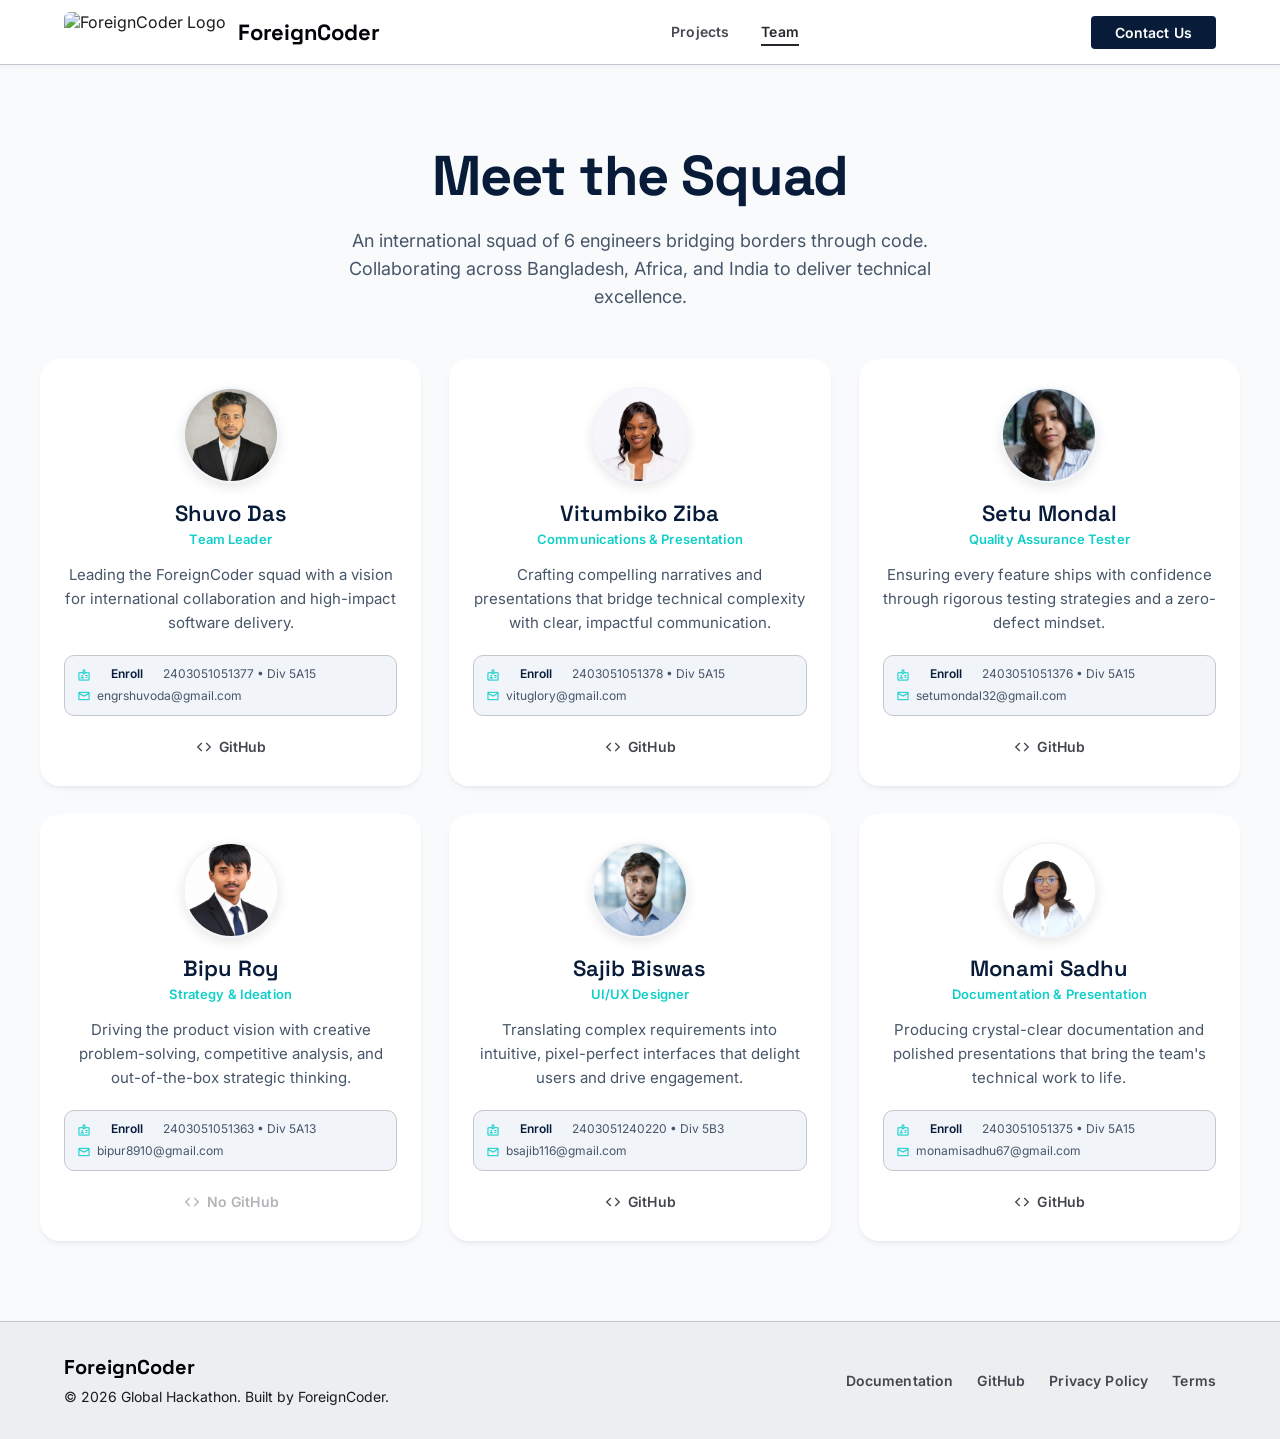
==== index.html @ f5f599de "Update index.html" ====
<!DOCTYPE html>
<html lang="en">
<head>
  <meta charset="utf-8"/>
  <meta content="width=device-width, initial-scale=1.0" name="viewport"/>
  <title>ForeignCoder - Team</title>
  <meta name="description" content="An international squad of 6 engineers bridging borders through code. Collaborating across Bangladesh, Africa, and India to deliver technical excellence."/>

  <!-- Google Fonts -->
  <link rel="preconnect" href="https://fonts.googleapis.com"/>
  <link rel="preconnect" href="https://fonts.gstatic.com" crossorigin/>
  <link href="https://fonts.googleapis.com/css2?family=Space+Grotesk:wght@600;700&family=Inter:wght@400;500;600&display=swap" rel="stylesheet"/>
  <link href="https://fonts.googleapis.com/css2?family=Material+Symbols+Outlined:wght,FILL@100..700,0..1&display=swap" rel="stylesheet"/>

  <style>
    /* =============================================
       RESET & BASE
    ============================================= */
    *, *::before, *::after { box-sizing: border-box; margin: 0; padding: 0; }
    html { scroll-behavior: smooth; }
    body {
      font-family: 'Inter', sans-serif;
      background-color: #f8fafc;
      color: #191c1e;
      min-height: 100vh;
      display: flex;
      flex-direction: column;
      -webkit-font-smoothing: antialiased;
    }
    img  { display: block; max-width: 100%; }
    a    { text-decoration: none; color: inherit; }
    button { cursor: pointer; border: none; font-family: inherit; }
    main { flex: 1; }

    /* =============================================
       CSS VARIABLES
    ============================================= */
    :root {
      --primary:              #000208;
      --primary-container:    #081c3a;
      --on-primary-container: #7485a8;
      --secondary:            #465e8e;
      --accent:               #10CFC9;
      --surface:              #ffffff;
      --surface-alt:          #f1f5f9;
      --surface-container:    #eceef0;
      --surface-high:         #e6e8ea;
      --surface-highest:      #e0e3e5;
      --on-surface:           #191c1e;
      --on-surface-var:       #44474e;
      --outline:              #75777e;
      --outline-var:          #c5c6ce;
      --text-main:            #0F172A;
      --text-muted:           #475569;
      --shadow-card:          0 4px 6px -1px rgba(8,28,58,0.05), 0 2px 4px -2px rgba(8,28,58,0.05);
      --shadow-card-hover:    0 12px 24px -4px rgba(8,28,58,0.12), 0 4px 8px -2px rgba(8,28,58,0.08);
    }

    /* =============================================
       TOPBAR
    ============================================= */
    .topbar {
      position: sticky;
      top: 0;
      z-index: 50;
      background: var(--surface);
      border-bottom: 1px solid var(--outline-var);
      box-shadow: 0 2px 4px rgba(8,28,58,0.04);
      width: 100%;
    }
    .topbar__inner {
      display: flex;
      align-items: center;
      justify-content: space-between;
      width: 100%;
      max-width: 1200px;
      margin: 0 auto;
      padding: 0 24px;
      height: 64px;
    }

    /* Brand */
    .topbar__brand {
      display: flex;
      align-items: center;
      gap: 12px;
    }
    .topbar__logo-img {
      height: 40px;
      width: auto;
      border-radius: 6px;
    }
    .topbar__name {
      font-family: 'Space Grotesk', sans-serif;
      font-size: 22px;
      font-weight: 700;
      color: var(--primary);
      letter-spacing: -0.01em;
    }

    /* Desktop nav */
    .topbar__nav {
      display: none;
      gap: 32px;
    }
    .nav-link {
      font-size: 14px;
      font-weight: 600;
      letter-spacing: 0.01em;
      color: var(--on-surface-var);
      transition: color 200ms ease;
      padding: 4px 0;
    }
    .nav-link:hover { color: var(--primary-container); }
    .nav-link--active {
      color: var(--primary);
      border-bottom: 2px solid var(--primary);
      padding-bottom: 4px;
      opacity: 0.85;
    }

    /* CTA button */
    .btn-contact {
      background-color: var(--primary-container);
      color: #ffffff;
      font-size: 14px;
      font-weight: 600;
      letter-spacing: 0.01em;
      padding: 8px 24px;
      border-radius: 4px;
      transition: background-color 200ms ease, transform 150ms ease;
      display: none;
    }
    .btn-contact:hover  { background-color: #081C3A; }
    .btn-contact:active { transform: scale(0.97); }

    /* Mobile menu toggle */
    .topbar__menu-btn {
      display: flex;
      align-items: center;
      justify-content: center;
      background: transparent;
      color: var(--primary);
      padding: 8px;
      border-radius: 6px;
    }
    .topbar__menu-btn .material-symbols-outlined { font-size: 28px; }

    @media (min-width: 768px) {
      .topbar__nav      { display: flex; }
      .btn-contact      { display: block; }
      .topbar__menu-btn { display: none; }
    }

    /* =============================================
       MOBILE MENU OVERLAY
    ============================================= */
    .mobile-menu {
      position: fixed;
      inset: 0;
      background: var(--surface);
      z-index: 40;
      display: none;
      flex-direction: column;
      padding: 80px 24px 32px;
    }
    .mobile-menu.is-open { display: flex; }
    .mobile-menu__nav {
      display: flex;
      flex-direction: column;
      gap: 4px;
      margin-top: 16px;
    }
    .mobile-nav-link {
      display: flex;
      justify-content: space-between;
      align-items: center;
      font-family: 'Space Grotesk', sans-serif;
      font-size: 22px;
      font-weight: 600;
      color: var(--on-surface-var);
      padding: 14px 0;
      border-bottom: 1px solid var(--outline-var);
      transition: color 200ms ease;
    }
    .mobile-nav-link:hover    { color: var(--primary-container); }
    .mobile-nav-link.active   {
      color: var(--primary);
      border-bottom-color: var(--primary);
      border-bottom-width: 2px;
    }
    .mobile-menu__footer { margin-top: auto; padding-bottom: 16px; }
    .btn-contact-mobile {
      width: 100%;
      background-color: var(--primary-container);
      color: #ffffff;
      font-size: 16px;
      font-weight: 600;
      padding: 14px 24px;
      border-radius: 4px;
      transition: background-color 200ms ease;
    }
    .btn-contact-mobile:hover { background-color: #081C3A; }

    /* =============================================
       HERO / INTRO
    ============================================= */
    .team-hero {
      text-align: center;
      padding: 80px 16px 48px;
    }
    .team-hero__title {
      font-family: 'Space Grotesk', sans-serif;
      font-size: clamp(36px, 6vw, 56px);
      font-weight: 700;
      letter-spacing: -0.02em;
      line-height: 1.1;
      color: var(--primary-container);
      margin-bottom: 20px;
    }
    .team-hero__subtitle {
      font-size: 18px;
      line-height: 28px;
      color: var(--text-muted);
      max-width: 600px;
      margin: 0 auto;
    }

    /* =============================================
       TEAM GRID
    ============================================= */
    .team-section { padding: 0 16px 80px; }
    .team-grid {
      display: grid;
      grid-template-columns: 1fr;
      gap: 28px;
      max-width: 1200px;
      margin: 0 auto;
    }
    @media (min-width: 640px)  { .team-grid { grid-template-columns: repeat(2, 1fr); } }
    @media (min-width: 1024px) { .team-grid { grid-template-columns: repeat(3, 1fr); } }

    /* =============================================
       TEAM CARD
    ============================================= */
    .team-card {
      background-color: var(--surface);
      border-radius: 20px;
      padding: 28px 24px 24px;
      display: flex;
      flex-direction: column;
      align-items: center;
      text-align: center;
      box-shadow: var(--shadow-card);
      transition: transform 300ms ease, box-shadow 300ms ease;
      position: relative;
    }
    .team-card::after {
      content: '';
      position: absolute;
      inset: 0;
      border-radius: 20px;
      border: 1.5px solid transparent;
      transition: border-color 300ms ease;
      pointer-events: none;
    }
    .team-card:hover {
      transform: translateY(-6px);
      box-shadow: var(--shadow-card-hover);
    }
    .team-card:hover::after {
      border-color: rgba(16, 207, 201, 0.25);
    }

    .team-card__avatar {
      width: 96px;
      height: 96px;
      border-radius: 50%;
      object-fit: cover;
      margin-bottom: 16px;
      border: 2.5px solid var(--surface-alt);
      box-shadow: 0 4px 12px rgba(0,0,0,0.1);
      transition: transform 300ms ease, box-shadow 300ms ease;
    }
    .team-card:hover .team-card__avatar {
      transform: scale(1.05);
      box-shadow: 0 8px 20px rgba(0,0,0,0.15);
    }

    .team-card__name {
      font-family: 'Space Grotesk', sans-serif;
      font-size: 22px;
      font-weight: 600;
      color: var(--primary-container);
      margin-bottom: 4px;
      line-height: 1.3;
    }
    .team-card__role {
      display: block;
      font-size: 13px;
      font-weight: 600;
      letter-spacing: 0.01em;
      color: var(--accent);
      margin-bottom: 16px;
    }
    .team-card__bio {
      font-size: 15px;
      line-height: 24px;
      color: var(--text-muted);
      flex-grow: 1;
      margin-bottom: 20px;
    }
    .team-card__github {
      display: inline-flex;
      align-items: center;
      gap: 6px;
      font-size: 14px;
      font-weight: 600;
      letter-spacing: 0.01em;
      color: var(--on-surface-var);
      padding: 6px 12px;
      border-radius: 6px;
      transition: color 200ms ease, background-color 200ms ease;
      margin-top: auto;
    }
    .team-card__github .material-symbols-outlined { font-size: 18px; }
    .team-card__github:hover {
      color: var(--accent);
      background-color: rgba(16, 207, 201, 0.06);
    }

    /* Card metadata: enrollment, division, email */
    .team-card__meta {
      width: 100%;
      display: flex;
      flex-direction: column;
      gap: 5px;
      margin-bottom: 16px;
      padding: 10px 12px;
      background-color: var(--surface-alt);
      border-radius: 10px;
      border: 1px solid var(--outline-var);
    }
    .team-card__meta-row {
      display: flex;
      align-items: center;
      gap: 6px;
      font-size: 12px;
      color: var(--on-surface-var);
      line-height: 1.4;
    }
    .team-card__meta-row .material-symbols-outlined {
      font-size: 14px;
      color: var(--accent);
      flex-shrink: 0;
    }
    .team-card__meta-label {
      font-weight: 600;
      color: var(--primary-container);
      min-width: 60px;
    }
    .team-card__meta-value { color: var(--text-muted); word-break: break-all; }

    /* =============================================
       FOOTER
    ============================================= */
    .footer {
      background-color: var(--surface-container);
      border-top: 1px solid var(--outline-var);
      margin-top: auto;
    }
    .footer__inner {
      display: flex;
      flex-direction: column;
      gap: 20px;
      padding: 32px 24px;
      max-width: 1200px;
      margin: 0 auto;
      width: 100%;
    }
    @media (min-width: 768px) {
      .footer__inner {
        flex-direction: row;
        justify-content: space-between;
        align-items: center;
      }
    }
    .footer__brand {
      font-family: 'Space Grotesk', sans-serif;
      font-size: 20px;
      font-weight: 700;
      color: var(--primary);
      display: block;
      margin-bottom: 6px;
    }
    .footer__copy { font-size: 14px; color: var(--on-surface); line-height: 1.5; }
    .footer__nav  { display: flex; flex-wrap: wrap; gap: 24px; }
    .footer__link {
      font-size: 14px;
      font-weight: 600;
      letter-spacing: 0.01em;
      color: var(--on-surface-var);
      transition: color 200ms ease;
      border-radius: 4px;
      padding: 2px 0;
    }
    .footer__link:hover { color: var(--secondary); }
    .footer__link:focus { outline: 2px solid var(--accent); outline-offset: 2px; }

    /* =============================================
       SCROLL ANIMATION
    ============================================= */
    .reveal {
      opacity: 0;
      transform: translateY(28px);
      transition: opacity 0.5s ease, transform 0.5s ease;
    }
    .reveal.visible {
      opacity: 1;
      transform: translateY(0);
    }
  </style>
</head>
<body>

  <!-- TOP NAV -->
  <header class="topbar">
    <div class="topbar__inner">
      <div class="topbar__brand">
        <img
          class="topbar__logo-img"
          src="https://lh3.googleusercontent.com/aida-public/[base64]"
          alt="ForeignCoder Logo"
        />
        <span class="topbar__name">ForeignCoder</span>
      </div>

      <nav class="topbar__nav" aria-label="Main navigation">
        <a href="./coming-soon.html" class="nav-link">Projects</a>
        <a href="#team" class="nav-link nav-link--active">Team</a>
        <!-- <a href="#" class="nav-link">Stack</a> -->
        <!-- <a href="#" class="nav-link">Timeline</a> -->
      </nav>

      <button class="btn-contact">Contact Us</button>

      <button class="topbar__menu-btn" id="mobile-menu-btn" aria-label="Open menu" aria-expanded="false">
        <span class="material-symbols-outlined" id="menu-icon">menu</span>
      </button>
    </div>
  </header>

  <!-- MOBILE MENU -->
  <div class="mobile-menu" id="mobile-menu" role="dialog" aria-label="Navigation menu">
    <nav class="mobile-menu__nav">
      <a href="#" class="mobile-nav-link">Projects<span class="material-symbols-outlined">arrow_forward</span></a>
      <a href="#team" class="mobile-nav-link active">Team<span class="material-symbols-outlined">arrow_forward</span></a>
      <a href="#" class="mobile-nav-link">Stack<span class="material-symbols-outlined">arrow_forward</span></a>
      <a href="#" class="mobile-nav-link">Timeline<span class="material-symbols-outlined">arrow_forward</span></a>
    </nav>
    <div class="mobile-menu__footer">
      <button class="btn-contact-mobile">Contact Us</button>
    </div>
  </div>

  <!-- MAIN -->
  <main>

    <!-- Hero -->
    <section class="team-hero">
      <h1 class="team-hero__title reveal">Meet the Squad</h1>
      <p class="team-hero__subtitle reveal" style="transition-delay:0.1s">
        An international squad of 6 engineers bridging borders through code. Collaborating across Bangladesh, Africa, and India to deliver technical excellence.
      </p>
    </section>

    <!-- Team Grid -->
    <section class="team-section" id="team">
      <div class="team-grid">

        <!-- 1. Shuvo Das — Team Leader -->
        <div class="team-card reveal">
          <img class="team-card__avatar" src="img/team/Shuvo Das.png" alt="Shuvo Das" onerror="this.src='https://ui-avatars.com/api/?name=Shuvo+Das&size=200&background=081c3a&color=10CFC9&bold=true'"/>
          <h3 class="team-card__name">Shuvo Das</h3>
          <span class="team-card__role">Team Leader</span>
          <p class="team-card__bio">Leading the ForeignCoder squad with a vision for international collaboration and high-impact software delivery.</p>
          <div class="team-card__meta">
            <div class="team-card__meta-row">
              <span class="material-symbols-outlined">badge</span>
              <span class="team-card__meta-label">Enroll</span>
              <span class="team-card__meta-value">2403051051377 &bull; Div 5A15</span>
            </div>
            <div class="team-card__meta-row">
              <span class="material-symbols-outlined">mail</span>
              <span class="team-card__meta-value">engrshuvoda@gmail.com</span>
            </div>
          </div>
          <a href="https://github.com/engrshuvodas" target="_blank" rel="noopener" class="team-card__github"><span class="material-symbols-outlined">code</span>GitHub</a>
        </div>

        <!-- 2. Vitumbiko Ziba — Communications & Presentation -->
        <div class="team-card reveal" style="transition-delay:0.08s">
          <img class="team-card__avatar" src="img/team/Vitumbiko Ziba.jpeg" alt="Vitumbiko Ziba" onerror="this.src='https://ui-avatars.com/api/?name=Vitumbiko+Ziba&size=200&background=081c3a&color=10CFC9&bold=true'"/>
          <h3 class="team-card__name">Vitumbiko Ziba</h3>
          <span class="team-card__role">Communications & Presentation</span>
          <p class="team-card__bio">Crafting compelling narratives and presentations that bridge technical complexity with clear, impactful communication.</p>
          <div class="team-card__meta">
            <div class="team-card__meta-row">
              <span class="material-symbols-outlined">badge</span>
              <span class="team-card__meta-label">Enroll</span>
              <span class="team-card__meta-value">2403051051378 &bull; Div 5A15</span>
            </div>
            <div class="team-card__meta-row">
              <span class="material-symbols-outlined">mail</span>
              <span class="team-card__meta-value">vituglory@gmail.com</span>
            </div>
          </div>
          <a href="https://github.com/vituzi" target="_blank" rel="noopener" class="team-card__github"><span class="material-symbols-outlined">code</span>GitHub</a>
        </div>

        <!-- 3. Setu Mondal — Quality Assurance Tester -->
        <div class="team-card reveal" style="transition-delay:0.16s">
          <img class="team-card__avatar" src="img/team/Setu Mondol.jpeg" alt="Setu Mondal" onerror="this.src='https://ui-avatars.com/api/?name=Setu+Mondal&size=200&background=081c3a&color=10CFC9&bold=true'"/>
          <h3 class="team-card__name">Setu Mondal</h3>
          <span class="team-card__role">Quality Assurance Tester</span>
          <p class="team-card__bio">Ensuring every feature ships with confidence through rigorous testing strategies and a zero-defect mindset.</p>
          <div class="team-card__meta">
            <div class="team-card__meta-row">
              <span class="material-symbols-outlined">badge</span>
              <span class="team-card__meta-label">Enroll</span>
              <span class="team-card__meta-value">2403051051376 &bull; Div 5A15</span>
            </div>
            <div class="team-card__meta-row">
              <span class="material-symbols-outlined">mail</span>
              <span class="team-card__meta-value">setumondal32@gmail.com</span>
            </div>
          </div>
          <a href="https://github.com/setucloud" target="_blank" rel="noopener" class="team-card__github"><span class="material-symbols-outlined">code</span>GitHub</a>
        </div>

        <!-- 4. Bipu Roy — Strategy & Ideation -->
        <div class="team-card reveal" style="transition-delay:0.04s">
          <img class="team-card__avatar" src="img/team/bipu.jpeg" alt="Bipu Roy" onerror="this.src='https://ui-avatars.com/api/?name=Bipu+Roy&size=200&background=081c3a&color=10CFC9&bold=true'"/>
          <h3 class="team-card__name">Bipu Roy</h3>
          <span class="team-card__role">Strategy & Ideation</span>
          <p class="team-card__bio">Driving the product vision with creative problem-solving, competitive analysis, and out-of-the-box strategic thinking.</p>
          <div class="team-card__meta">
            <div class="team-card__meta-row">
              <span class="material-symbols-outlined">badge</span>
              <span class="team-card__meta-label">Enroll</span>
              <span class="team-card__meta-value">2403051051363 &bull; Div 5A13</span>
            </div>
            <div class="team-card__meta-row">
              <span class="material-symbols-outlined">mail</span>
              <span class="team-card__meta-value">bipur8910@gmail.com</span>
            </div>
          </div>
          <span class="team-card__github" style="opacity:0.4;cursor:default">
            <span class="material-symbols-outlined">code</span>No GitHub
          </span>
        </div>

        <!-- 5. Sajib Biswas — UI/UX Designer -->
        <div class="team-card reveal" style="transition-delay:0.12s">
          <img class="team-card__avatar" src="img/team/Sajib biswas.png" alt="Sajib Biswas" onerror="this.src='https://ui-avatars.com/api/?name=Sajib+Biswas&size=200&background=081c3a&color=10CFC9&bold=true'"/>
          <h3 class="team-card__name">Sajib Biswas</h3>
          <span class="team-card__role">UI/UX Designer</span>
          <p class="team-card__bio">Translating complex requirements into intuitive, pixel-perfect interfaces that delight users and drive engagement.</p>
          <div class="team-card__meta">
            <div class="team-card__meta-row">
              <span class="material-symbols-outlined">badge</span>
              <span class="team-card__meta-label">Enroll</span>
              <span class="team-card__meta-value">2403051240220 &bull; Div 5B3</span>
            </div>
            <div class="team-card__meta-row">
              <span class="material-symbols-outlined">mail</span>
              <span class="team-card__meta-value">bsajib116@gmail.com</span>
            </div>
          </div>
          <a href="https://github.com/mrsajib07" target="_blank" rel="noopener" class="team-card__github"><span class="material-symbols-outlined">code</span>GitHub</a>
        </div>

        <!-- 6. Monami Sadhu — Documentation & Presentation -->
        <div class="team-card reveal" style="transition-delay:0.2s">
          <img class="team-card__avatar" src="img/team/Monami .png" alt="Monami Sadhu" onerror="this.src='https://ui-avatars.com/api/?name=Monami+Sadhu&size=200&background=081c3a&color=10CFC9&bold=true'"/>
          <h3 class="team-card__name">Monami Sadhu</h3>
          <span class="team-card__role">Documentation & Presentation</span>
          <p class="team-card__bio">Producing crystal-clear documentation and polished presentations that bring the team's technical work to life.</p>
          <div class="team-card__meta">
            <div class="team-card__meta-row">
              <span class="material-symbols-outlined">badge</span>
              <span class="team-card__meta-label">Enroll</span>
              <span class="team-card__meta-value">2403051051375 &bull; Div 5A15</span>
            </div>
            <div class="team-card__meta-row">
              <span class="material-symbols-outlined">mail</span>
              <span class="team-card__meta-value">monamisadhu67@gmail.com</span>
            </div>
          </div>
          <a href="https://github.com/monami2005" target="_blank" rel="noopener" class="team-card__github"><span class="material-symbols-outlined">code</span>GitHub</a>
        </div>

      </div>
    </section>

  </main>

  <!-- FOOTER -->
  <footer class="footer">
    <div class="footer__inner">
      <div>
        <span class="footer__brand">ForeignCoder</span>
        <p class="footer__copy">© 2026 Global Hackathon. Built by ForeignCoder.</p>
      </div>
      <nav class="footer__nav" aria-label="Footer navigation">
        <a href="./coming-soon.html" class="footer__link">Documentation</a>
        <a href="#" class="footer__link">GitHub</a>
        <a href="#" class="footer__link">Privacy Policy</a>
        <a href="#" class="footer__link">Terms</a>
      </nav>
    </div>
  </footer>

  <script>
    /* ---- Mobile Menu ---- */
    const menuBtn    = document.getElementById('mobile-menu-btn');
    const mobileMenu = document.getElementById('mobile-menu');
    const menuIcon   = document.getElementById('menu-icon');

    function openMenu() {
      mobileMenu.classList.add('is-open');
      menuIcon.textContent = 'close';
      document.body.style.overflow = 'hidden';
      menuBtn.setAttribute('aria-expanded', 'true');
    }
    function closeMenu() {
      mobileMenu.classList.remove('is-open');
      menuIcon.textContent = 'menu';
      document.body.style.overflow = '';
      menuBtn.setAttribute('aria-expanded', 'false');
    }
    menuBtn.addEventListener('click', () => {
      mobileMenu.classList.contains('is-open') ? closeMenu() : openMenu();
    });
    mobileMenu.querySelectorAll('a').forEach(link => link.addEventListener('click', closeMenu));

    /* ---- Scroll-reveal ---- */
    const observer = new IntersectionObserver((entries) => {
      entries.forEach(entry => {
        if (entry.isIntersecting) {
          entry.target.classList.add('visible');
          observer.unobserve(entry.target);
        }
      });
    }, { threshold: 0.12 });
    document.querySelectorAll('.reveal').forEach(el => observer.observe(el));
  </script>

</body>
</html>
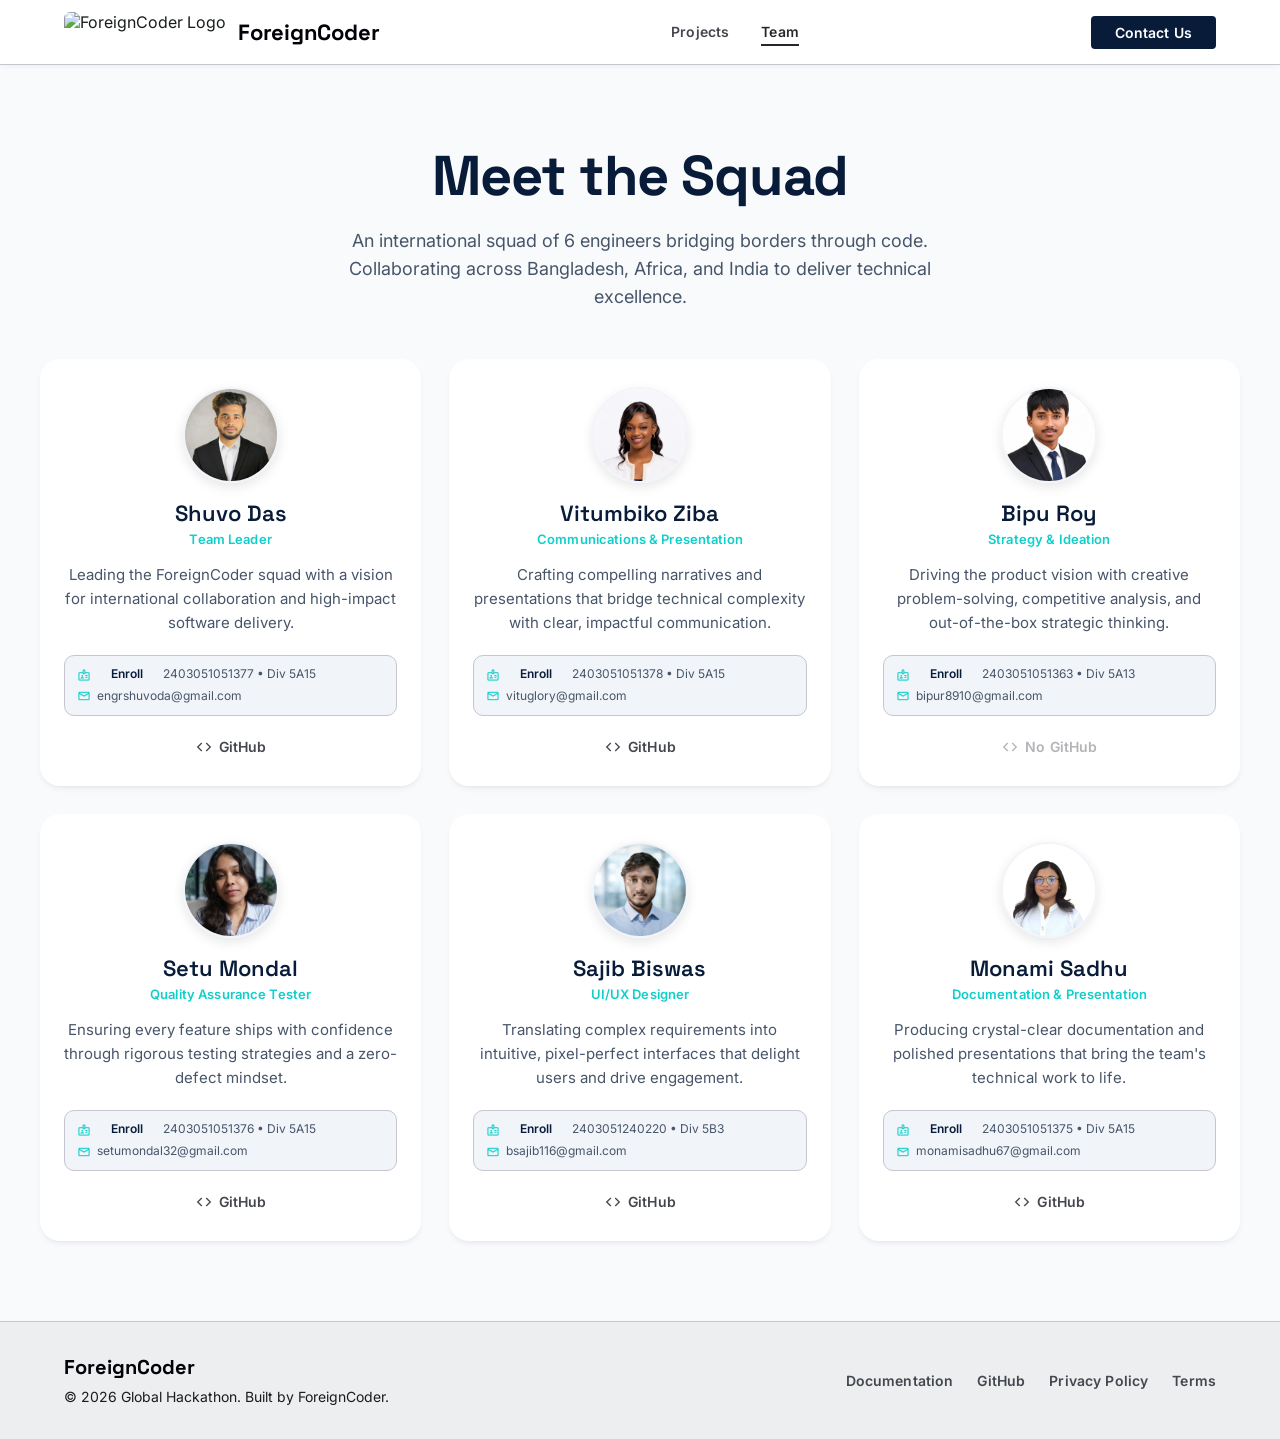
==== commit 669cfe7b: "up" ====
--- a/index.html
+++ b/index.html
@@ -518,7 +518,29 @@
           <a href="https://github.com/vituzi" target="_blank" rel="noopener" class="team-card__github"><span class="material-symbols-outlined">code</span>GitHub</a>
         </div>
 
-        <!-- 3. Setu Mondal — Quality Assurance Tester -->
+        <!-- 3. Bipu Roy — Strategy & Ideation -->
+        <div class="team-card reveal" style="transition-delay:0.04s">
+          <img class="team-card__avatar" src="img/team/bipu.jpeg" alt="Bipu Roy" onerror="this.src='https://ui-avatars.com/api/?name=Bipu+Roy&size=200&background=081c3a&color=10CFC9&bold=true'"/>
+          <h3 class="team-card__name">Bipu Roy</h3>
+          <span class="team-card__role">Strategy & Ideation</span>
+          <p class="team-card__bio">Driving the product vision with creative problem-solving, competitive analysis, and out-of-the-box strategic thinking.</p>
+          <div class="team-card__meta">
+            <div class="team-card__meta-row">
+              <span class="material-symbols-outlined">badge</span>
+              <span class="team-card__meta-label">Enroll</span>
+              <span class="team-card__meta-value">2403051051363 &bull; Div 5A13</span>
+            </div>
+            <div class="team-card__meta-row">
+              <span class="material-symbols-outlined">mail</span>
+              <span class="team-card__meta-value">bipur8910@gmail.com</span>
+            </div>
+          </div>
+          <span class="team-card__github" style="opacity:0.4;cursor:default">
+            <span class="material-symbols-outlined">code</span>No GitHub
+          </span>
+        </div>
+
+        <!-- 4. Setu Mondal — Quality Assurance Tester -->
         <div class="team-card reveal" style="transition-delay:0.16s">
           <img class="team-card__avatar" src="img/team/Setu Mondol.jpeg" alt="Setu Mondal" onerror="this.src='https://ui-avatars.com/api/?name=Setu+Mondal&size=200&background=081c3a&color=10CFC9&bold=true'"/>
           <h3 class="team-card__name">Setu Mondal</h3>
@@ -538,27 +560,6 @@
           <a href="https://github.com/setucloud" target="_blank" rel="noopener" class="team-card__github"><span class="material-symbols-outlined">code</span>GitHub</a>
         </div>
 
-        <!-- 4. Bipu Roy — Strategy & Ideation -->
-        <div class="team-card reveal" style="transition-delay:0.04s">
-          <img class="team-card__avatar" src="img/team/bipu.jpeg" alt="Bipu Roy" onerror="this.src='https://ui-avatars.com/api/?name=Bipu+Roy&size=200&background=081c3a&color=10CFC9&bold=true'"/>
-          <h3 class="team-card__name">Bipu Roy</h3>
-          <span class="team-card__role">Strategy & Ideation</span>
-          <p class="team-card__bio">Driving the product vision with creative problem-solving, competitive analysis, and out-of-the-box strategic thinking.</p>
-          <div class="team-card__meta">
-            <div class="team-card__meta-row">
-              <span class="material-symbols-outlined">badge</span>
-              <span class="team-card__meta-label">Enroll</span>
-              <span class="team-card__meta-value">2403051051363 &bull; Div 5A13</span>
-            </div>
-            <div class="team-card__meta-row">
-              <span class="material-symbols-outlined">mail</span>
-              <span class="team-card__meta-value">bipur8910@gmail.com</span>
-            </div>
-          </div>
-          <span class="team-card__github" style="opacity:0.4;cursor:default">
-            <span class="material-symbols-outlined">code</span>No GitHub
-          </span>
-        </div>
 
         <!-- 5. Sajib Biswas — UI/UX Designer -->
         <div class="team-card reveal" style="transition-delay:0.12s">
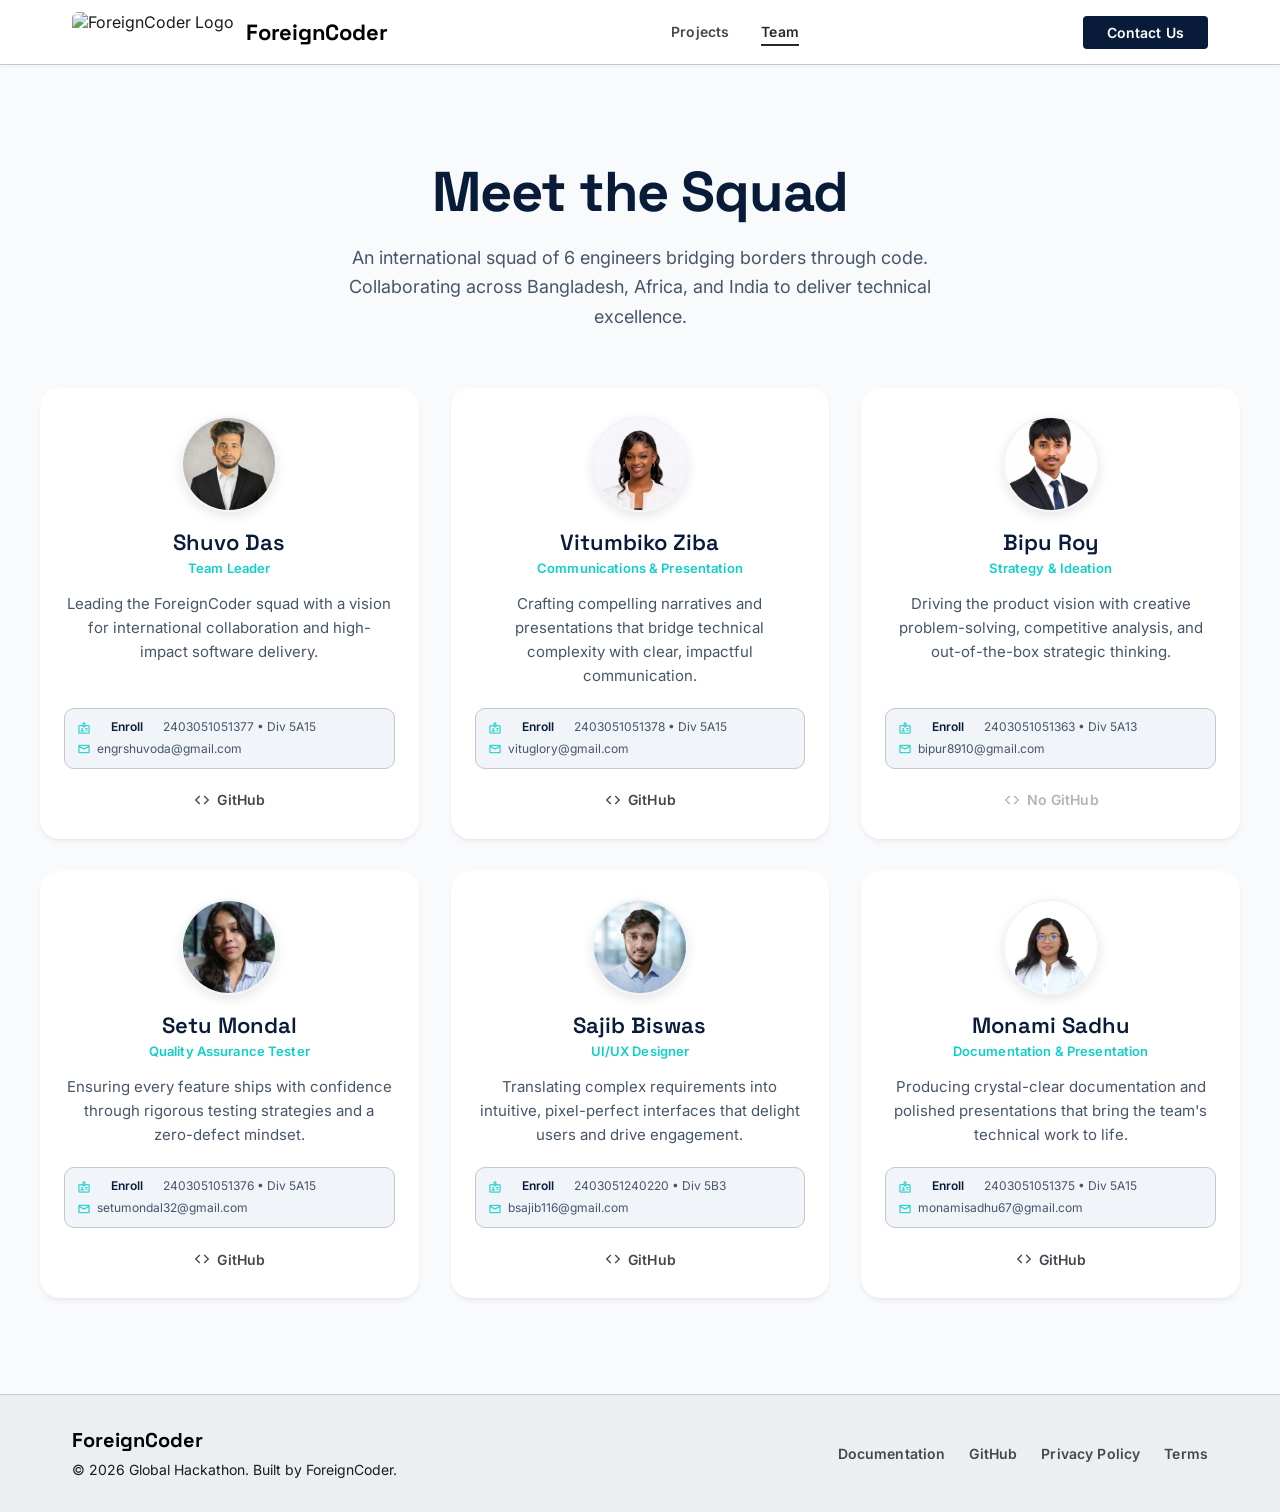
==== commit e81dc436: "readuy" ====
--- a/index.html
+++ b/index.html
@@ -75,9 +75,12 @@
       width: 100%;
       max-width: 1200px;
       margin: 0 auto;
-      padding: 0 24px;
+      padding: 0 16px;
       height: 64px;
     }
+    @media (min-width: 480px)  { .topbar__inner { padding: 0 20px; } }
+    @media (min-width: 768px)  { .topbar__inner { padding: 0 24px; } }
+    @media (min-width: 1200px) { .topbar__inner { padding: 0 32px; } }
 
     /* Brand */
     .topbar__brand {
@@ -86,17 +89,19 @@
       gap: 12px;
     }
     .topbar__logo-img {
-      height: 40px;
+      height: 36px;
       width: auto;
       border-radius: 6px;
     }
+    @media (min-width: 480px) { .topbar__logo-img { height: 40px; } }
     .topbar__name {
       font-family: 'Space Grotesk', sans-serif;
-      font-size: 22px;
+      font-size: 18px;
       font-weight: 700;
       color: var(--primary);
       letter-spacing: -0.01em;
     }
+    @media (min-width: 480px) { .topbar__name { font-size: 22px; } }
 
     /* Desktop nav */
     .topbar__nav {
@@ -207,20 +212,24 @@
     ============================================= */
     .team-hero {
       text-align: center;
-      padding: 80px 16px 48px;
-    }
+      padding: 48px 16px 32px;
+    }
+    @media (min-width: 480px)  { .team-hero { padding: 60px 20px 40px; } }
+    @media (min-width: 768px)  { .team-hero { padding: 80px 24px 48px; } }
+    @media (min-width: 1024px) { .team-hero { padding: 96px 32px 56px; } }
     .team-hero__title {
       font-family: 'Space Grotesk', sans-serif;
-      font-size: clamp(36px, 6vw, 56px);
+      font-size: clamp(28px, 6vw, 56px);
       font-weight: 700;
       letter-spacing: -0.02em;
       line-height: 1.1;
       color: var(--primary-container);
-      margin-bottom: 20px;
-    }
+      margin-bottom: 16px;
+    }
+    @media (min-width: 768px) { .team-hero__title { margin-bottom: 20px; } }
     .team-hero__subtitle {
-      font-size: 18px;
-      line-height: 28px;
+      font-size: clamp(15px, 2.5vw, 18px);
+      line-height: 1.65;
       color: var(--text-muted);
       max-width: 600px;
       margin: 0 auto;
@@ -229,24 +238,29 @@
     /* =============================================
        TEAM GRID
     ============================================= */
-    .team-section { padding: 0 16px 80px; }
+    .team-section { padding: 0 12px 60px; }
+    @media (min-width: 480px)  { .team-section { padding: 0 16px 70px; } }
+    @media (min-width: 768px)  { .team-section { padding: 0 24px 80px; } }
+    @media (min-width: 1200px) { .team-section { padding: 0 32px 96px; } }
     .team-grid {
       display: grid;
       grid-template-columns: 1fr;
-      gap: 28px;
+      gap: 16px;
       max-width: 1200px;
       margin: 0 auto;
     }
-    @media (min-width: 640px)  { .team-grid { grid-template-columns: repeat(2, 1fr); } }
-    @media (min-width: 1024px) { .team-grid { grid-template-columns: repeat(3, 1fr); } }
+    @media (min-width: 480px)  { .team-grid { gap: 20px; } }
+    @media (min-width: 640px)  { .team-grid { grid-template-columns: repeat(2, 1fr); gap: 24px; } }
+    @media (min-width: 1024px) { .team-grid { grid-template-columns: repeat(3, 1fr); gap: 28px; } }
+    @media (min-width: 1280px) { .team-grid { gap: 32px; } }
 
     /* =============================================
        TEAM CARD
     ============================================= */
     .team-card {
       background-color: var(--surface);
-      border-radius: 20px;
-      padding: 28px 24px 24px;
+      border-radius: 16px;
+      padding: 20px 16px 18px;
       display: flex;
       flex-direction: column;
       align-items: center;
@@ -255,6 +269,8 @@
       transition: transform 300ms ease, box-shadow 300ms ease;
       position: relative;
     }
+    @media (min-width: 480px) { .team-card { padding: 24px 20px 20px; border-radius: 18px; } }
+    @media (min-width: 768px) { .team-card { padding: 28px 24px 24px; border-radius: 20px; } }
     .team-card::after {
       content: '';
       position: absolute;
@@ -273,15 +289,17 @@
     }
 
     .team-card__avatar {
-      width: 96px;
-      height: 96px;
+      width: 80px;
+      height: 80px;
       border-radius: 50%;
       object-fit: cover;
-      margin-bottom: 16px;
+      margin-bottom: 14px;
       border: 2.5px solid var(--surface-alt);
       box-shadow: 0 4px 12px rgba(0,0,0,0.1);
       transition: transform 300ms ease, box-shadow 300ms ease;
     }
+    @media (min-width: 480px) { .team-card__avatar { width: 88px; height: 88px; } }
+    @media (min-width: 768px) { .team-card__avatar { width: 96px; height: 96px; margin-bottom: 16px; } }
     .team-card:hover .team-card__avatar {
       transform: scale(1.05);
       box-shadow: 0 8px 20px rgba(0,0,0,0.15);
@@ -289,7 +307,7 @@
 
     .team-card__name {
       font-family: 'Space Grotesk', sans-serif;
-      font-size: 22px;
+      font-size: clamp(17px, 2.5vw, 22px);
       font-weight: 600;
       color: var(--primary-container);
       margin-bottom: 4px;
@@ -359,7 +377,15 @@
       color: var(--primary-container);
       min-width: 60px;
     }
-    .team-card__meta-value { color: var(--text-muted); word-break: break-all; }
+    .team-card__meta-value { color: var(--text-muted); word-break: break-all; min-width: 0; }
+
+    /* =============================================
+       RESPONSIVE — MOBILE MENU FONT
+    ============================================= */
+    @media (max-width: 360px) {
+      .mobile-nav-link { font-size: 18px; }
+      .mobile-menu { padding: 72px 16px 24px; }
+    }
 
     /* =============================================
        FOOTER
@@ -372,31 +398,39 @@
     .footer__inner {
       display: flex;
       flex-direction: column;
-      gap: 20px;
-      padding: 32px 24px;
+      gap: 16px;
+      padding: 24px 16px;
       max-width: 1200px;
       margin: 0 auto;
       width: 100%;
     }
+    @media (min-width: 480px) { .footer__inner { padding: 28px 20px; gap: 18px; } }
     @media (min-width: 768px) {
       .footer__inner {
         flex-direction: row;
         justify-content: space-between;
         align-items: center;
+        padding: 32px 24px;
+        gap: 20px;
       }
     }
+    @media (min-width: 1200px) { .footer__inner { padding: 32px 32px; } }
     .footer__brand {
       font-family: 'Space Grotesk', sans-serif;
-      font-size: 20px;
+      font-size: 18px;
       font-weight: 700;
       color: var(--primary);
       display: block;
-      margin-bottom: 6px;
-    }
-    .footer__copy { font-size: 14px; color: var(--on-surface); line-height: 1.5; }
-    .footer__nav  { display: flex; flex-wrap: wrap; gap: 24px; }
+      margin-bottom: 4px;
+    }
+    @media (min-width: 768px) { .footer__brand { font-size: 20px; margin-bottom: 6px; } }
+    .footer__copy { font-size: 13px; color: var(--on-surface); line-height: 1.5; }
+    @media (min-width: 768px) { .footer__copy { font-size: 14px; } }
+    .footer__nav  { display: flex; flex-wrap: wrap; gap: 16px; }
+    @media (min-width: 480px) { .footer__nav { gap: 20px; } }
+    @media (min-width: 768px) { .footer__nav { gap: 24px; } }
     .footer__link {
-      font-size: 14px;
+      font-size: 13px;
       font-weight: 600;
       letter-spacing: 0.01em;
       color: var(--on-surface-var);
@@ -404,6 +438,7 @@
       border-radius: 4px;
       padding: 2px 0;
     }
+    @media (min-width: 768px) { .footer__link { font-size: 14px; } }
     .footer__link:hover { color: var(--secondary); }
     .footer__link:focus { outline: 2px solid var(--accent); outline-offset: 2px; }
 
@@ -438,8 +473,7 @@
       <nav class="topbar__nav" aria-label="Main navigation">
         <a href="./coming-soon.html" class="nav-link">Projects</a>
         <a href="#team" class="nav-link nav-link--active">Team</a>
-        <!-- <a href="#" class="nav-link">Stack</a> -->
-        <!-- <a href="#" class="nav-link">Timeline</a> -->
+
       </nav>
 
       <button class="btn-contact">Contact Us</button>
@@ -453,10 +487,8 @@
   <!-- MOBILE MENU -->
   <div class="mobile-menu" id="mobile-menu" role="dialog" aria-label="Navigation menu">
     <nav class="mobile-menu__nav">
-      <a href="#" class="mobile-nav-link">Projects<span class="material-symbols-outlined">arrow_forward</span></a>
+      <a href="./coming-soon.html" class="mobile-nav-link">Projects<span class="material-symbols-outlined">arrow_forward</span></a>
       <a href="#team" class="mobile-nav-link active">Team<span class="material-symbols-outlined">arrow_forward</span></a>
-      <a href="#" class="mobile-nav-link">Stack<span class="material-symbols-outlined">arrow_forward</span></a>
-      <a href="#" class="mobile-nav-link">Timeline<span class="material-symbols-outlined">arrow_forward</span></a>
     </nav>
     <div class="mobile-menu__footer">
       <button class="btn-contact-mobile">Contact Us</button>
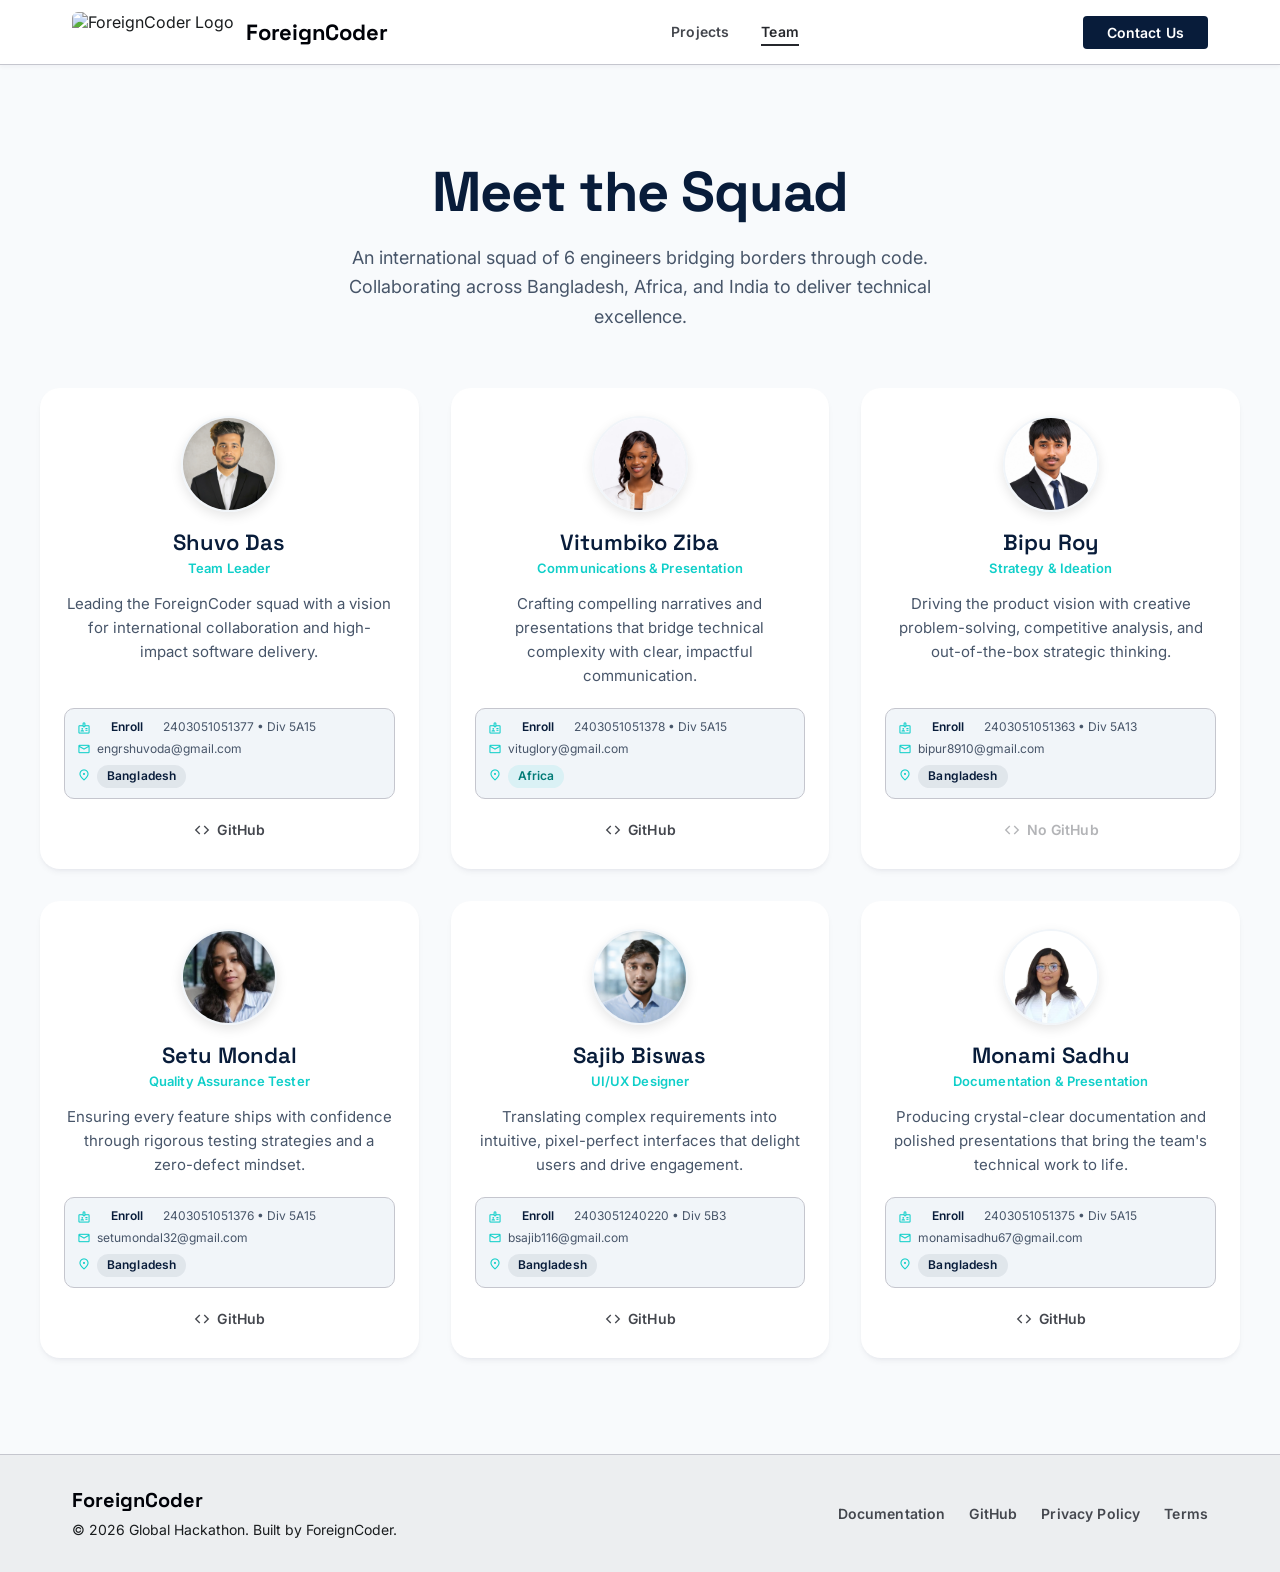
==== commit 596fd28c: "Update index.html" ====
--- a/index.html
+++ b/index.html
@@ -379,6 +379,25 @@
     }
     .team-card__meta-value { color: var(--text-muted); word-break: break-all; min-width: 0; }
 
+    /* Country / location pill */
+    .team-card__country {
+      display: inline-flex;
+      align-items: center;
+      gap: 5px;
+      font-size: 12px;
+      font-weight: 600;
+      padding: 3px 10px;
+      border-radius: 100px;
+      background-color: rgba(8,28,58,0.07);
+      color: var(--primary-container);
+      margin-top: 2px;
+      letter-spacing: 0.01em;
+    }
+    .team-card__country--africa {
+      background-color: rgba(16,207,201,0.10);
+      color: #007b76;
+    }
+
     /* =============================================
        RESPONSIVE — MOBILE MENU FONT
     ============================================= */
@@ -526,6 +545,10 @@
               <span class="material-symbols-outlined">mail</span>
               <span class="team-card__meta-value">engrshuvoda@gmail.com</span>
             </div>
+            <div class="team-card__meta-row">
+              <span class="material-symbols-outlined">location_on</span>
+              <span class="team-card__country">Bangladesh</span>
+            </div>
           </div>
           <a href="https://github.com/engrshuvodas" target="_blank" rel="noopener" class="team-card__github"><span class="material-symbols-outlined">code</span>GitHub</a>
         </div>
@@ -546,6 +569,10 @@
               <span class="material-symbols-outlined">mail</span>
               <span class="team-card__meta-value">vituglory@gmail.com</span>
             </div>
+            <div class="team-card__meta-row">
+              <span class="material-symbols-outlined">location_on</span>
+              <span class="team-card__country team-card__country--africa">Africa</span>
+            </div>
           </div>
           <a href="https://github.com/vituzi" target="_blank" rel="noopener" class="team-card__github"><span class="material-symbols-outlined">code</span>GitHub</a>
         </div>
@@ -566,6 +593,10 @@
               <span class="material-symbols-outlined">mail</span>
               <span class="team-card__meta-value">bipur8910@gmail.com</span>
             </div>
+            <div class="team-card__meta-row">
+              <span class="material-symbols-outlined">location_on</span>
+              <span class="team-card__country">Bangladesh</span>
+            </div>
           </div>
           <span class="team-card__github" style="opacity:0.4;cursor:default">
             <span class="material-symbols-outlined">code</span>No GitHub
@@ -588,6 +619,10 @@
               <span class="material-symbols-outlined">mail</span>
               <span class="team-card__meta-value">setumondal32@gmail.com</span>
             </div>
+            <div class="team-card__meta-row">
+              <span class="material-symbols-outlined">location_on</span>
+              <span class="team-card__country">Bangladesh</span>
+            </div>
           </div>
           <a href="https://github.com/setucloud" target="_blank" rel="noopener" class="team-card__github"><span class="material-symbols-outlined">code</span>GitHub</a>
         </div>
@@ -609,6 +644,10 @@
               <span class="material-symbols-outlined">mail</span>
               <span class="team-card__meta-value">bsajib116@gmail.com</span>
             </div>
+            <div class="team-card__meta-row">
+              <span class="material-symbols-outlined">location_on</span>
+              <span class="team-card__country">Bangladesh</span>
+            </div>
           </div>
           <a href="https://github.com/mrsajib07" target="_blank" rel="noopener" class="team-card__github"><span class="material-symbols-outlined">code</span>GitHub</a>
         </div>
@@ -628,6 +667,10 @@
             <div class="team-card__meta-row">
               <span class="material-symbols-outlined">mail</span>
               <span class="team-card__meta-value">monamisadhu67@gmail.com</span>
+            </div>
+            <div class="team-card__meta-row">
+              <span class="material-symbols-outlined">location_on</span>
+              <span class="team-card__country">Bangladesh</span>
             </div>
           </div>
           <a href="https://github.com/monami2005" target="_blank" rel="noopener" class="team-card__github"><span class="material-symbols-outlined">code</span>GitHub</a>
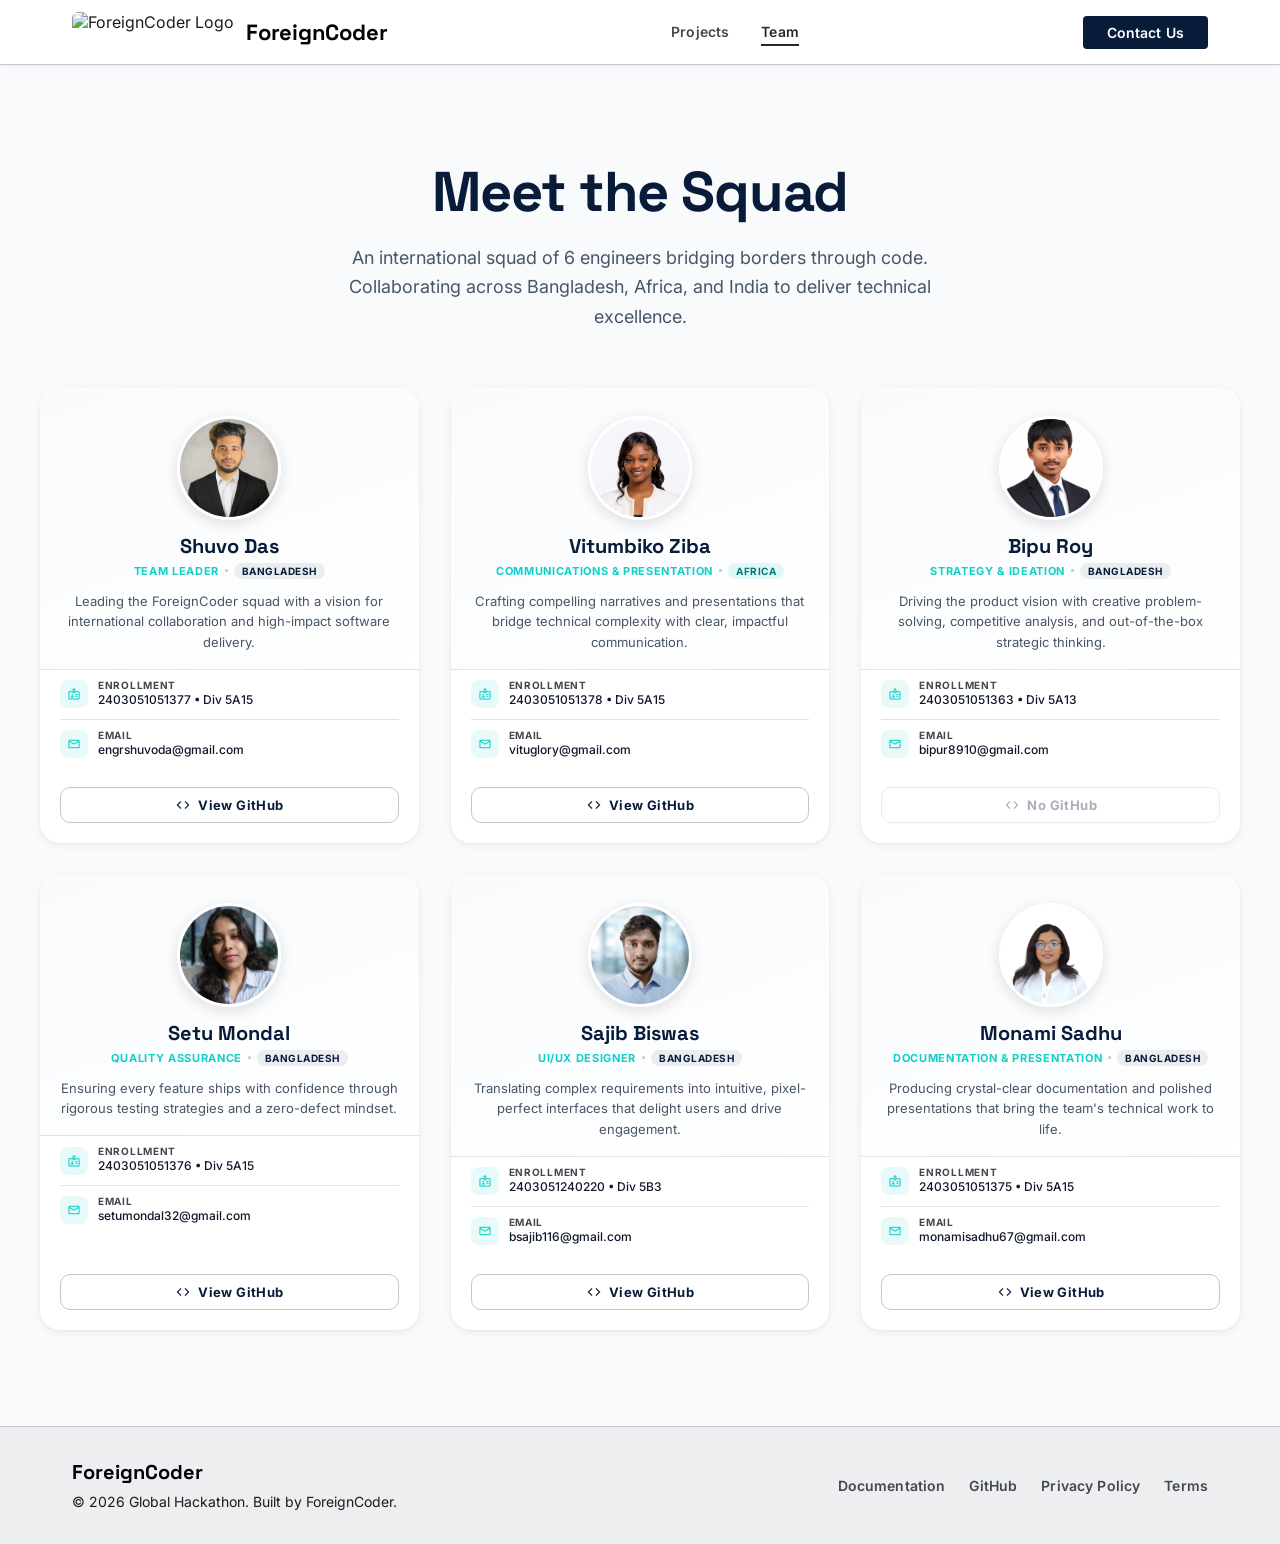
==== commit c960c479: "Update index.html" ====
--- a/index.html
+++ b/index.html
@@ -255,22 +255,37 @@
     @media (min-width: 1280px) { .team-grid { gap: 32px; } }
 
     /* =============================================
-       TEAM CARD
+       TEAM CARD — PREMIUM REDESIGN
     ============================================= */
     .team-card {
-      background-color: var(--surface);
-      border-radius: 16px;
-      padding: 20px 16px 18px;
+      background: var(--surface);
+      border-radius: 20px;
+      padding: 0;
       display: flex;
       flex-direction: column;
-      align-items: center;
+      align-items: stretch;
       text-align: center;
-      box-shadow: var(--shadow-card);
-      transition: transform 300ms ease, box-shadow 300ms ease;
+      box-shadow: 0 2px 8px rgba(8,28,58,0.06), 0 1px 3px rgba(8,28,58,0.04);
+      transition: transform 320ms cubic-bezier(.22,1,.36,1), box-shadow 320ms ease;
       position: relative;
-    }
-    @media (min-width: 480px) { .team-card { padding: 24px 20px 20px; border-radius: 18px; } }
-    @media (min-width: 768px) { .team-card { padding: 28px 24px 24px; border-radius: 20px; } }
+      overflow: hidden;
+    }
+    /* Teal accent top bar */
+    .team-card::before {
+      content: '';
+      position: absolute;
+      top: 0; left: 0; right: 0;
+      height: 3px;
+      background: linear-gradient(90deg, var(--accent), #06b6d4);
+      opacity: 0;
+      transition: opacity 300ms ease;
+    }
+    .team-card:hover::before { opacity: 1; }
+    .team-card:hover {
+      transform: translateY(-8px);
+      box-shadow: 0 20px 40px rgba(8,28,58,0.12), 0 6px 12px rgba(8,28,58,0.07);
+    }
+    /* Outer border glow on hover */
     .team-card::after {
       content: '';
       position: absolute;
@@ -280,123 +295,200 @@
       transition: border-color 300ms ease;
       pointer-events: none;
     }
-    .team-card:hover {
-      transform: translateY(-6px);
-      box-shadow: var(--shadow-card-hover);
-    }
-    .team-card:hover::after {
-      border-color: rgba(16, 207, 201, 0.25);
-    }
+    .team-card:hover::after { border-color: rgba(16,207,201,0.2); }
+
+    /* ---- Card top: avatar area ---- */
+    .team-card__top {
+      display: flex;
+      flex-direction: column;
+      align-items: center;
+      padding: 28px 20px 16px;
+      background: linear-gradient(160deg, #f8fafc 0%, #ffffff 100%);
+      border-bottom: 1px solid var(--surface-highest);
+    }
+
+    /* Avatar with teal ring */
+    .team-card__avatar-wrap {
+      position: relative;
+      margin-bottom: 14px;
+    }
+    .team-card__avatar-wrap::before {
+      content: '';
+      position: absolute;
+      inset: -4px;
+      border-radius: 50%;
+      background: linear-gradient(135deg, var(--accent), #06b6d4, transparent 60%);
+      opacity: 0;
+      transition: opacity 300ms ease;
+    }
+    .team-card:hover .team-card__avatar-wrap::before { opacity: 1; }
 
     .team-card__avatar {
-      width: 80px;
-      height: 80px;
+      width: 88px;
+      height: 88px;
       border-radius: 50%;
       object-fit: cover;
-      margin-bottom: 14px;
-      border: 2.5px solid var(--surface-alt);
-      box-shadow: 0 4px 12px rgba(0,0,0,0.1);
-      transition: transform 300ms ease, box-shadow 300ms ease;
-    }
-    @media (min-width: 480px) { .team-card__avatar { width: 88px; height: 88px; } }
-    @media (min-width: 768px) { .team-card__avatar { width: 96px; height: 96px; margin-bottom: 16px; } }
-    .team-card:hover .team-card__avatar {
-      transform: scale(1.05);
-      box-shadow: 0 8px 20px rgba(0,0,0,0.15);
-    }
+      border: 3px solid var(--surface);
+      box-shadow: 0 4px 14px rgba(0,0,0,0.12);
+      transition: transform 300ms ease;
+      position: relative;
+      z-index: 1;
+      display: block;
+    }
+    @media (min-width: 480px) { .team-card__avatar { width: 96px; height: 96px; } }
+    @media (min-width: 768px) { .team-card__avatar { width: 104px; height: 104px; } }
+    .team-card:hover .team-card__avatar { transform: scale(1.04); }
 
     .team-card__name {
       font-family: 'Space Grotesk', sans-serif;
-      font-size: clamp(17px, 2.5vw, 22px);
-      font-weight: 600;
+      font-size: clamp(16px, 2vw, 20px);
+      font-weight: 700;
       color: var(--primary-container);
       margin-bottom: 4px;
-      line-height: 1.3;
+      line-height: 1.25;
+    }
+
+    /* Role + location row */
+    .team-card__role-row {
+      display: flex;
+      align-items: center;
+      justify-content: center;
+      flex-wrap: wrap;
+      gap: 6px;
+      margin-bottom: 12px;
     }
     .team-card__role {
-      display: block;
-      font-size: 13px;
-      font-weight: 600;
-      letter-spacing: 0.01em;
+      display: inline-block;
+      font-size: 11px;
+      font-weight: 700;
+      letter-spacing: 0.06em;
+      text-transform: uppercase;
       color: var(--accent);
-      margin-bottom: 16px;
-    }
-    .team-card__bio {
-      font-size: 15px;
-      line-height: 24px;
-      color: var(--text-muted);
-      flex-grow: 1;
-      margin-bottom: 20px;
-    }
-    .team-card__github {
-      display: inline-flex;
-      align-items: center;
-      gap: 6px;
-      font-size: 14px;
-      font-weight: 600;
-      letter-spacing: 0.01em;
-      color: var(--on-surface-var);
-      padding: 6px 12px;
-      border-radius: 6px;
-      transition: color 200ms ease, background-color 200ms ease;
-      margin-top: auto;
-    }
-    .team-card__github .material-symbols-outlined { font-size: 18px; }
-    .team-card__github:hover {
-      color: var(--accent);
-      background-color: rgba(16, 207, 201, 0.06);
-    }
-
-    /* Card metadata: enrollment, division, email */
-    .team-card__meta {
-      width: 100%;
-      display: flex;
-      flex-direction: column;
-      gap: 5px;
-      margin-bottom: 16px;
-      padding: 10px 12px;
-      background-color: var(--surface-alt);
-      border-radius: 10px;
-      border: 1px solid var(--outline-var);
-    }
-    .team-card__meta-row {
-      display: flex;
-      align-items: center;
-      gap: 6px;
-      font-size: 12px;
-      color: var(--on-surface-var);
-      line-height: 1.4;
-    }
-    .team-card__meta-row .material-symbols-outlined {
-      font-size: 14px;
-      color: var(--accent);
+    }
+    /* Dot separator */
+    .team-card__role-sep {
+      width: 3px; height: 3px;
+      border-radius: 50%;
+      background: var(--outline-var);
       flex-shrink: 0;
     }
-    .team-card__meta-label {
-      font-weight: 600;
-      color: var(--primary-container);
-      min-width: 60px;
-    }
-    .team-card__meta-value { color: var(--text-muted); word-break: break-all; min-width: 0; }
-
-    /* Country / location pill */
+    /* Country chip inline with role */
     .team-card__country {
       display: inline-flex;
       align-items: center;
-      gap: 5px;
+      gap: 4px;
+      font-size: 10px;
+      font-weight: 700;
+      letter-spacing: 0.05em;
+      text-transform: uppercase;
+      padding: 2px 8px;
+      border-radius: 100px;
+      background: rgba(8,28,58,0.07);
+      color: var(--primary-container);
+    }
+    .team-card__country--africa {
+      background: rgba(16,207,201,0.12);
+      color: #007b76;
+    }
+
+    .team-card__bio {
+      font-size: 13px;
+      line-height: 1.6;
+      color: var(--text-muted);
+      margin: 0;
+    }
+
+    /* ---- Card bottom: info block ---- */
+    .team-card__info {
+      display: flex;
+      flex-direction: column;
+      gap: 0;
+      padding: 0 20px 18px;
+      flex: 1;
+    }
+
+    .team-card__info-item {
+      display: flex;
+      align-items: center;
+      gap: 10px;
+      padding: 10px 0;
+      border-bottom: 1px solid var(--surface-highest);
+      text-align: left;
+    }
+    .team-card__info-item:last-child { border-bottom: none; }
+
+    .team-card__info-icon {
+      width: 28px;
+      height: 28px;
+      border-radius: 8px;
+      background: rgba(16,207,201,0.1);
+      display: flex;
+      align-items: center;
+      justify-content: center;
+      flex-shrink: 0;
+    }
+    .team-card__info-icon .material-symbols-outlined {
+      font-size: 14px;
+      color: var(--accent);
+    }
+
+    .team-card__info-text {
+      display: flex;
+      flex-direction: column;
+      min-width: 0;
+    }
+    .team-card__info-label {
+      font-size: 10px;
+      font-weight: 700;
+      letter-spacing: 0.07em;
+      text-transform: uppercase;
+      color: var(--on-surface-var);
+      line-height: 1;
+      margin-bottom: 2px;
+    }
+    .team-card__info-value {
       font-size: 12px;
-      font-weight: 600;
-      padding: 3px 10px;
-      border-radius: 100px;
-      background-color: rgba(8,28,58,0.07);
+      font-weight: 500;
+      color: var(--text-main);
+      word-break: break-all;
+      line-height: 1.4;
+    }
+
+    /* GitHub button — full width outlined */
+    .team-card__github {
+      display: flex;
+      align-items: center;
+      justify-content: center;
+      gap: 7px;
+      font-size: 13px;
+      font-weight: 700;
+      letter-spacing: 0.03em;
       color: var(--primary-container);
-      margin-top: 2px;
-      letter-spacing: 0.01em;
-    }
-    .team-card__country--africa {
-      background-color: rgba(16,207,201,0.10);
-      color: #007b76;
-    }
+      padding: 9px 16px;
+      margin: 0 20px 20px;
+      border-radius: 10px;
+      border: 1.5px solid var(--outline-var);
+      background: transparent;
+      transition: color 200ms ease, border-color 200ms ease, background 200ms ease, transform 150ms ease;
+    }
+    .team-card__github .material-symbols-outlined { font-size: 16px; }
+    .team-card__github:hover {
+      color: var(--accent);
+      border-color: var(--accent);
+      background: rgba(16,207,201,0.06);
+      transform: scale(1.02);
+    }
+    .team-card__github--disabled {
+      opacity: 0.35;
+      cursor: default;
+      pointer-events: none;
+    }
+
+    /* Keep old meta classes harmless (no longer used in HTML) */
+    .team-card__meta,
+    .team-card__meta-row,
+    .team-card__meta-label,
+    .team-card__meta-value { display: none; }
 
     /* =============================================
        RESPONSIVE — MOBILE MENU FONT
@@ -495,7 +587,12 @@
 
       </nav>
 
-      <button class="btn-contact">Contact Us</button>
+      <a
+        href="https://wa.me/919641700503?text=Hello%2C%20I%20hope%20you%27re%20doing%20well.%20I%20would%20like%20to%20learn%20more%20about%20your%20project%20and%20your%20team.%20I%20found%20your%20contact%20information%20through%20the%20ForeignCoder%20website%20and%20would%20appreciate%20the%20opportunity%20to%20connect.%20Thank%20you."
+        target="_blank"
+        rel="noopener noreferrer"
+        class="btn-contact"
+      >Contact Us</a>
 
       <button class="topbar__menu-btn" id="mobile-menu-btn" aria-label="Open menu" aria-expanded="false">
         <span class="material-symbols-outlined" id="menu-icon">menu</span>
@@ -510,7 +607,12 @@
       <a href="#team" class="mobile-nav-link active">Team<span class="material-symbols-outlined">arrow_forward</span></a>
     </nav>
     <div class="mobile-menu__footer">
-      <button class="btn-contact-mobile">Contact Us</button>
+      <a
+        href="https://wa.me/919641700503?text=Hello%2C%20I%20hope%20you%27re%20doing%20well.%20I%20would%20like%20to%20learn%20more%20about%20your%20project%20and%20your%20team.%20I%20found%20your%20contact%20information%20through%20the%20ForeignCoder%20website%20and%20would%20appreciate%20the%20opportunity%20to%20connect.%20Thank%20you."
+        target="_blank"
+        rel="noopener noreferrer"
+        class="btn-contact-mobile"
+      >Contact Us</a>
     </div>
   </div>
 
@@ -531,153 +633,217 @@
 
         <!-- 1. Shuvo Das — Team Leader -->
         <div class="team-card reveal">
-          <img class="team-card__avatar" src="img/team/Shuvo Das.png" alt="Shuvo Das" onerror="this.src='https://ui-avatars.com/api/?name=Shuvo+Das&size=200&background=081c3a&color=10CFC9&bold=true'"/>
-          <h3 class="team-card__name">Shuvo Das</h3>
-          <span class="team-card__role">Team Leader</span>
-          <p class="team-card__bio">Leading the ForeignCoder squad with a vision for international collaboration and high-impact software delivery.</p>
-          <div class="team-card__meta">
-            <div class="team-card__meta-row">
-              <span class="material-symbols-outlined">badge</span>
-              <span class="team-card__meta-label">Enroll</span>
-              <span class="team-card__meta-value">2403051051377 &bull; Div 5A15</span>
-            </div>
-            <div class="team-card__meta-row">
-              <span class="material-symbols-outlined">mail</span>
-              <span class="team-card__meta-value">engrshuvoda@gmail.com</span>
-            </div>
-            <div class="team-card__meta-row">
-              <span class="material-symbols-outlined">location_on</span>
+          <div class="team-card__top">
+            <div class="team-card__avatar-wrap">
+              <img class="team-card__avatar" src="img/team/Shuvo Das.png" alt="Shuvo Das" onerror="this.src='https://ui-avatars.com/api/?name=Shuvo+Das&size=200&background=081c3a&color=10CFC9&bold=true'"/>
+            </div>
+            <h3 class="team-card__name">Shuvo Das</h3>
+            <div class="team-card__role-row">
+              <span class="team-card__role">Team Leader</span>
+              <span class="team-card__role-sep"></span>
               <span class="team-card__country">Bangladesh</span>
             </div>
-          </div>
-          <a href="https://github.com/engrshuvodas" target="_blank" rel="noopener" class="team-card__github"><span class="material-symbols-outlined">code</span>GitHub</a>
+            <p class="team-card__bio">Leading the ForeignCoder squad with a vision for international collaboration and high-impact software delivery.</p>
+          </div>
+          <div class="team-card__info">
+            <div class="team-card__info-item">
+              <div class="team-card__info-icon"><span class="material-symbols-outlined">badge</span></div>
+              <div class="team-card__info-text">
+                <span class="team-card__info-label">Enrollment</span>
+                <span class="team-card__info-value">2403051051377 &bull; Div 5A15</span>
+              </div>
+            </div>
+            <div class="team-card__info-item">
+              <div class="team-card__info-icon"><span class="material-symbols-outlined">mail</span></div>
+              <div class="team-card__info-text">
+                <span class="team-card__info-label">Email</span>
+                <span class="team-card__info-value">engrshuvoda@gmail.com</span>
+              </div>
+            </div>
+          </div>
+          <a href="https://github.com/engrshuvodas" target="_blank" rel="noopener" class="team-card__github">
+            <span class="material-symbols-outlined">code</span> View GitHub
+          </a>
         </div>
 
         <!-- 2. Vitumbiko Ziba — Communications & Presentation -->
         <div class="team-card reveal" style="transition-delay:0.08s">
-          <img class="team-card__avatar" src="img/team/Vitumbiko Ziba.jpeg" alt="Vitumbiko Ziba" onerror="this.src='https://ui-avatars.com/api/?name=Vitumbiko+Ziba&size=200&background=081c3a&color=10CFC9&bold=true'"/>
-          <h3 class="team-card__name">Vitumbiko Ziba</h3>
-          <span class="team-card__role">Communications & Presentation</span>
-          <p class="team-card__bio">Crafting compelling narratives and presentations that bridge technical complexity with clear, impactful communication.</p>
-          <div class="team-card__meta">
-            <div class="team-card__meta-row">
-              <span class="material-symbols-outlined">badge</span>
-              <span class="team-card__meta-label">Enroll</span>
-              <span class="team-card__meta-value">2403051051378 &bull; Div 5A15</span>
-            </div>
-            <div class="team-card__meta-row">
-              <span class="material-symbols-outlined">mail</span>
-              <span class="team-card__meta-value">vituglory@gmail.com</span>
-            </div>
-            <div class="team-card__meta-row">
-              <span class="material-symbols-outlined">location_on</span>
+          <div class="team-card__top">
+            <div class="team-card__avatar-wrap">
+              <img class="team-card__avatar" src="img/team/Vitumbiko Ziba.jpeg" alt="Vitumbiko Ziba" onerror="this.src='https://ui-avatars.com/api/?name=Vitumbiko+Ziba&size=200&background=081c3a&color=10CFC9&bold=true'"/>
+            </div>
+            <h3 class="team-card__name">Vitumbiko Ziba</h3>
+            <div class="team-card__role-row">
+              <span class="team-card__role">Communications &amp; Presentation</span>
+              <span class="team-card__role-sep"></span>
               <span class="team-card__country team-card__country--africa">Africa</span>
             </div>
-          </div>
-          <a href="https://github.com/vituzi" target="_blank" rel="noopener" class="team-card__github"><span class="material-symbols-outlined">code</span>GitHub</a>
+            <p class="team-card__bio">Crafting compelling narratives and presentations that bridge technical complexity with clear, impactful communication.</p>
+          </div>
+          <div class="team-card__info">
+            <div class="team-card__info-item">
+              <div class="team-card__info-icon"><span class="material-symbols-outlined">badge</span></div>
+              <div class="team-card__info-text">
+                <span class="team-card__info-label">Enrollment</span>
+                <span class="team-card__info-value">2403051051378 &bull; Div 5A15</span>
+              </div>
+            </div>
+            <div class="team-card__info-item">
+              <div class="team-card__info-icon"><span class="material-symbols-outlined">mail</span></div>
+              <div class="team-card__info-text">
+                <span class="team-card__info-label">Email</span>
+                <span class="team-card__info-value">vituglory@gmail.com</span>
+              </div>
+            </div>
+          </div>
+          <a href="https://github.com/vituzi" target="_blank" rel="noopener" class="team-card__github">
+            <span class="material-symbols-outlined">code</span> View GitHub
+          </a>
         </div>
 
         <!-- 3. Bipu Roy — Strategy & Ideation -->
         <div class="team-card reveal" style="transition-delay:0.04s">
-          <img class="team-card__avatar" src="img/team/bipu.jpeg" alt="Bipu Roy" onerror="this.src='https://ui-avatars.com/api/?name=Bipu+Roy&size=200&background=081c3a&color=10CFC9&bold=true'"/>
-          <h3 class="team-card__name">Bipu Roy</h3>
-          <span class="team-card__role">Strategy & Ideation</span>
-          <p class="team-card__bio">Driving the product vision with creative problem-solving, competitive analysis, and out-of-the-box strategic thinking.</p>
-          <div class="team-card__meta">
-            <div class="team-card__meta-row">
-              <span class="material-symbols-outlined">badge</span>
-              <span class="team-card__meta-label">Enroll</span>
-              <span class="team-card__meta-value">2403051051363 &bull; Div 5A13</span>
-            </div>
-            <div class="team-card__meta-row">
-              <span class="material-symbols-outlined">mail</span>
-              <span class="team-card__meta-value">bipur8910@gmail.com</span>
-            </div>
-            <div class="team-card__meta-row">
-              <span class="material-symbols-outlined">location_on</span>
+          <div class="team-card__top">
+            <div class="team-card__avatar-wrap">
+              <img class="team-card__avatar" src="img/team/bipu.jpeg" alt="Bipu Roy" onerror="this.src='https://ui-avatars.com/api/?name=Bipu+Roy&size=200&background=081c3a&color=10CFC9&bold=true'"/>
+            </div>
+            <h3 class="team-card__name">Bipu Roy</h3>
+            <div class="team-card__role-row">
+              <span class="team-card__role">Strategy &amp; Ideation</span>
+              <span class="team-card__role-sep"></span>
               <span class="team-card__country">Bangladesh</span>
             </div>
-          </div>
-          <span class="team-card__github" style="opacity:0.4;cursor:default">
-            <span class="material-symbols-outlined">code</span>No GitHub
+            <p class="team-card__bio">Driving the product vision with creative problem-solving, competitive analysis, and out-of-the-box strategic thinking.</p>
+          </div>
+          <div class="team-card__info">
+            <div class="team-card__info-item">
+              <div class="team-card__info-icon"><span class="material-symbols-outlined">badge</span></div>
+              <div class="team-card__info-text">
+                <span class="team-card__info-label">Enrollment</span>
+                <span class="team-card__info-value">2403051051363 &bull; Div 5A13</span>
+              </div>
+            </div>
+            <div class="team-card__info-item">
+              <div class="team-card__info-icon"><span class="material-symbols-outlined">mail</span></div>
+              <div class="team-card__info-text">
+                <span class="team-card__info-label">Email</span>
+                <span class="team-card__info-value">bipur8910@gmail.com</span>
+              </div>
+            </div>
+          </div>
+          <span class="team-card__github team-card__github--disabled">
+            <span class="material-symbols-outlined">code</span> No GitHub
           </span>
         </div>
 
         <!-- 4. Setu Mondal — Quality Assurance Tester -->
         <div class="team-card reveal" style="transition-delay:0.16s">
-          <img class="team-card__avatar" src="img/team/Setu Mondol.jpeg" alt="Setu Mondal" onerror="this.src='https://ui-avatars.com/api/?name=Setu+Mondal&size=200&background=081c3a&color=10CFC9&bold=true'"/>
-          <h3 class="team-card__name">Setu Mondal</h3>
-          <span class="team-card__role">Quality Assurance Tester</span>
-          <p class="team-card__bio">Ensuring every feature ships with confidence through rigorous testing strategies and a zero-defect mindset.</p>
-          <div class="team-card__meta">
-            <div class="team-card__meta-row">
-              <span class="material-symbols-outlined">badge</span>
-              <span class="team-card__meta-label">Enroll</span>
-              <span class="team-card__meta-value">2403051051376 &bull; Div 5A15</span>
-            </div>
-            <div class="team-card__meta-row">
-              <span class="material-symbols-outlined">mail</span>
-              <span class="team-card__meta-value">setumondal32@gmail.com</span>
-            </div>
-            <div class="team-card__meta-row">
-              <span class="material-symbols-outlined">location_on</span>
+          <div class="team-card__top">
+            <div class="team-card__avatar-wrap">
+              <img class="team-card__avatar" src="img/team/Setu Mondol.jpeg" alt="Setu Mondal" onerror="this.src='https://ui-avatars.com/api/?name=Setu+Mondal&size=200&background=081c3a&color=10CFC9&bold=true'"/>
+            </div>
+            <h3 class="team-card__name">Setu Mondal</h3>
+            <div class="team-card__role-row">
+              <span class="team-card__role">Quality Assurance</span>
+              <span class="team-card__role-sep"></span>
               <span class="team-card__country">Bangladesh</span>
             </div>
-          </div>
-          <a href="https://github.com/setucloud" target="_blank" rel="noopener" class="team-card__github"><span class="material-symbols-outlined">code</span>GitHub</a>
+            <p class="team-card__bio">Ensuring every feature ships with confidence through rigorous testing strategies and a zero-defect mindset.</p>
+          </div>
+          <div class="team-card__info">
+            <div class="team-card__info-item">
+              <div class="team-card__info-icon"><span class="material-symbols-outlined">badge</span></div>
+              <div class="team-card__info-text">
+                <span class="team-card__info-label">Enrollment</span>
+                <span class="team-card__info-value">2403051051376 &bull; Div 5A15</span>
+              </div>
+            </div>
+            <div class="team-card__info-item">
+              <div class="team-card__info-icon"><span class="material-symbols-outlined">mail</span></div>
+              <div class="team-card__info-text">
+                <span class="team-card__info-label">Email</span>
+                <span class="team-card__info-value">setumondal32@gmail.com</span>
+              </div>
+            </div>
+          </div>
+          <a href="https://github.com/setucloud" target="_blank" rel="noopener" class="team-card__github">
+            <span class="material-symbols-outlined">code</span> View GitHub
+          </a>
         </div>
-
 
         <!-- 5. Sajib Biswas — UI/UX Designer -->
         <div class="team-card reveal" style="transition-delay:0.12s">
-          <img class="team-card__avatar" src="img/team/Sajib biswas.png" alt="Sajib Biswas" onerror="this.src='https://ui-avatars.com/api/?name=Sajib+Biswas&size=200&background=081c3a&color=10CFC9&bold=true'"/>
-          <h3 class="team-card__name">Sajib Biswas</h3>
-          <span class="team-card__role">UI/UX Designer</span>
-          <p class="team-card__bio">Translating complex requirements into intuitive, pixel-perfect interfaces that delight users and drive engagement.</p>
-          <div class="team-card__meta">
-            <div class="team-card__meta-row">
-              <span class="material-symbols-outlined">badge</span>
-              <span class="team-card__meta-label">Enroll</span>
-              <span class="team-card__meta-value">2403051240220 &bull; Div 5B3</span>
-            </div>
-            <div class="team-card__meta-row">
-              <span class="material-symbols-outlined">mail</span>
-              <span class="team-card__meta-value">bsajib116@gmail.com</span>
-            </div>
-            <div class="team-card__meta-row">
-              <span class="material-symbols-outlined">location_on</span>
+          <div class="team-card__top">
+            <div class="team-card__avatar-wrap">
+              <img class="team-card__avatar" src="img/team/Sajib biswas.png" alt="Sajib Biswas" onerror="this.src='https://ui-avatars.com/api/?name=Sajib+Biswas&size=200&background=081c3a&color=10CFC9&bold=true'"/>
+            </div>
+            <h3 class="team-card__name">Sajib Biswas</h3>
+            <div class="team-card__role-row">
+              <span class="team-card__role">UI/UX Designer</span>
+              <span class="team-card__role-sep"></span>
               <span class="team-card__country">Bangladesh</span>
             </div>
-          </div>
-          <a href="https://github.com/mrsajib07" target="_blank" rel="noopener" class="team-card__github"><span class="material-symbols-outlined">code</span>GitHub</a>
+            <p class="team-card__bio">Translating complex requirements into intuitive, pixel-perfect interfaces that delight users and drive engagement.</p>
+          </div>
+          <div class="team-card__info">
+            <div class="team-card__info-item">
+              <div class="team-card__info-icon"><span class="material-symbols-outlined">badge</span></div>
+              <div class="team-card__info-text">
+                <span class="team-card__info-label">Enrollment</span>
+                <span class="team-card__info-value">2403051240220 &bull; Div 5B3</span>
+              </div>
+            </div>
+            <div class="team-card__info-item">
+              <div class="team-card__info-icon"><span class="material-symbols-outlined">mail</span></div>
+              <div class="team-card__info-text">
+                <span class="team-card__info-label">Email</span>
+                <span class="team-card__info-value">bsajib116@gmail.com</span>
+              </div>
+            </div>
+          </div>
+          <a href="https://github.com/mrsajib07" target="_blank" rel="noopener" class="team-card__github">
+            <span class="material-symbols-outlined">code</span> View GitHub
+          </a>
         </div>
 
         <!-- 6. Monami Sadhu — Documentation & Presentation -->
         <div class="team-card reveal" style="transition-delay:0.2s">
-          <img class="team-card__avatar" src="img/team/Monami .png" alt="Monami Sadhu" onerror="this.src='https://ui-avatars.com/api/?name=Monami+Sadhu&size=200&background=081c3a&color=10CFC9&bold=true'"/>
-          <h3 class="team-card__name">Monami Sadhu</h3>
-          <span class="team-card__role">Documentation & Presentation</span>
-          <p class="team-card__bio">Producing crystal-clear documentation and polished presentations that bring the team's technical work to life.</p>
-          <div class="team-card__meta">
-            <div class="team-card__meta-row">
-              <span class="material-symbols-outlined">badge</span>
-              <span class="team-card__meta-label">Enroll</span>
-              <span class="team-card__meta-value">2403051051375 &bull; Div 5A15</span>
-            </div>
-            <div class="team-card__meta-row">
-              <span class="material-symbols-outlined">mail</span>
-              <span class="team-card__meta-value">monamisadhu67@gmail.com</span>
-            </div>
-            <div class="team-card__meta-row">
-              <span class="material-symbols-outlined">location_on</span>
+          <div class="team-card__top">
+            <div class="team-card__avatar-wrap">
+              <img class="team-card__avatar" src="img/team/Monami .png" alt="Monami Sadhu" onerror="this.src='https://ui-avatars.com/api/?name=Monami+Sadhu&size=200&background=081c3a&color=10CFC9&bold=true'"/>
+            </div>
+            <h3 class="team-card__name">Monami Sadhu</h3>
+            <div class="team-card__role-row">
+              <span class="team-card__role">Documentation &amp; Presentation</span>
+              <span class="team-card__role-sep"></span>
               <span class="team-card__country">Bangladesh</span>
             </div>
-          </div>
-          <a href="https://github.com/monami2005" target="_blank" rel="noopener" class="team-card__github"><span class="material-symbols-outlined">code</span>GitHub</a>
+            <p class="team-card__bio">Producing crystal-clear documentation and polished presentations that bring the team's technical work to life.</p>
+          </div>
+          <div class="team-card__info">
+            <div class="team-card__info-item">
+              <div class="team-card__info-icon"><span class="material-symbols-outlined">badge</span></div>
+              <div class="team-card__info-text">
+                <span class="team-card__info-label">Enrollment</span>
+                <span class="team-card__info-value">2403051051375 &bull; Div 5A15</span>
+              </div>
+            </div>
+            <div class="team-card__info-item">
+              <div class="team-card__info-icon"><span class="material-symbols-outlined">mail</span></div>
+              <div class="team-card__info-text">
+                <span class="team-card__info-label">Email</span>
+                <span class="team-card__info-value">monamisadhu67@gmail.com</span>
+              </div>
+            </div>
+          </div>
+          <a href="https://github.com/monami2005" target="_blank" rel="noopener" class="team-card__github">
+            <span class="material-symbols-outlined">code</span> View GitHub
+          </a>
         </div>
 
       </div>
     </section>
+
 
   </main>
 
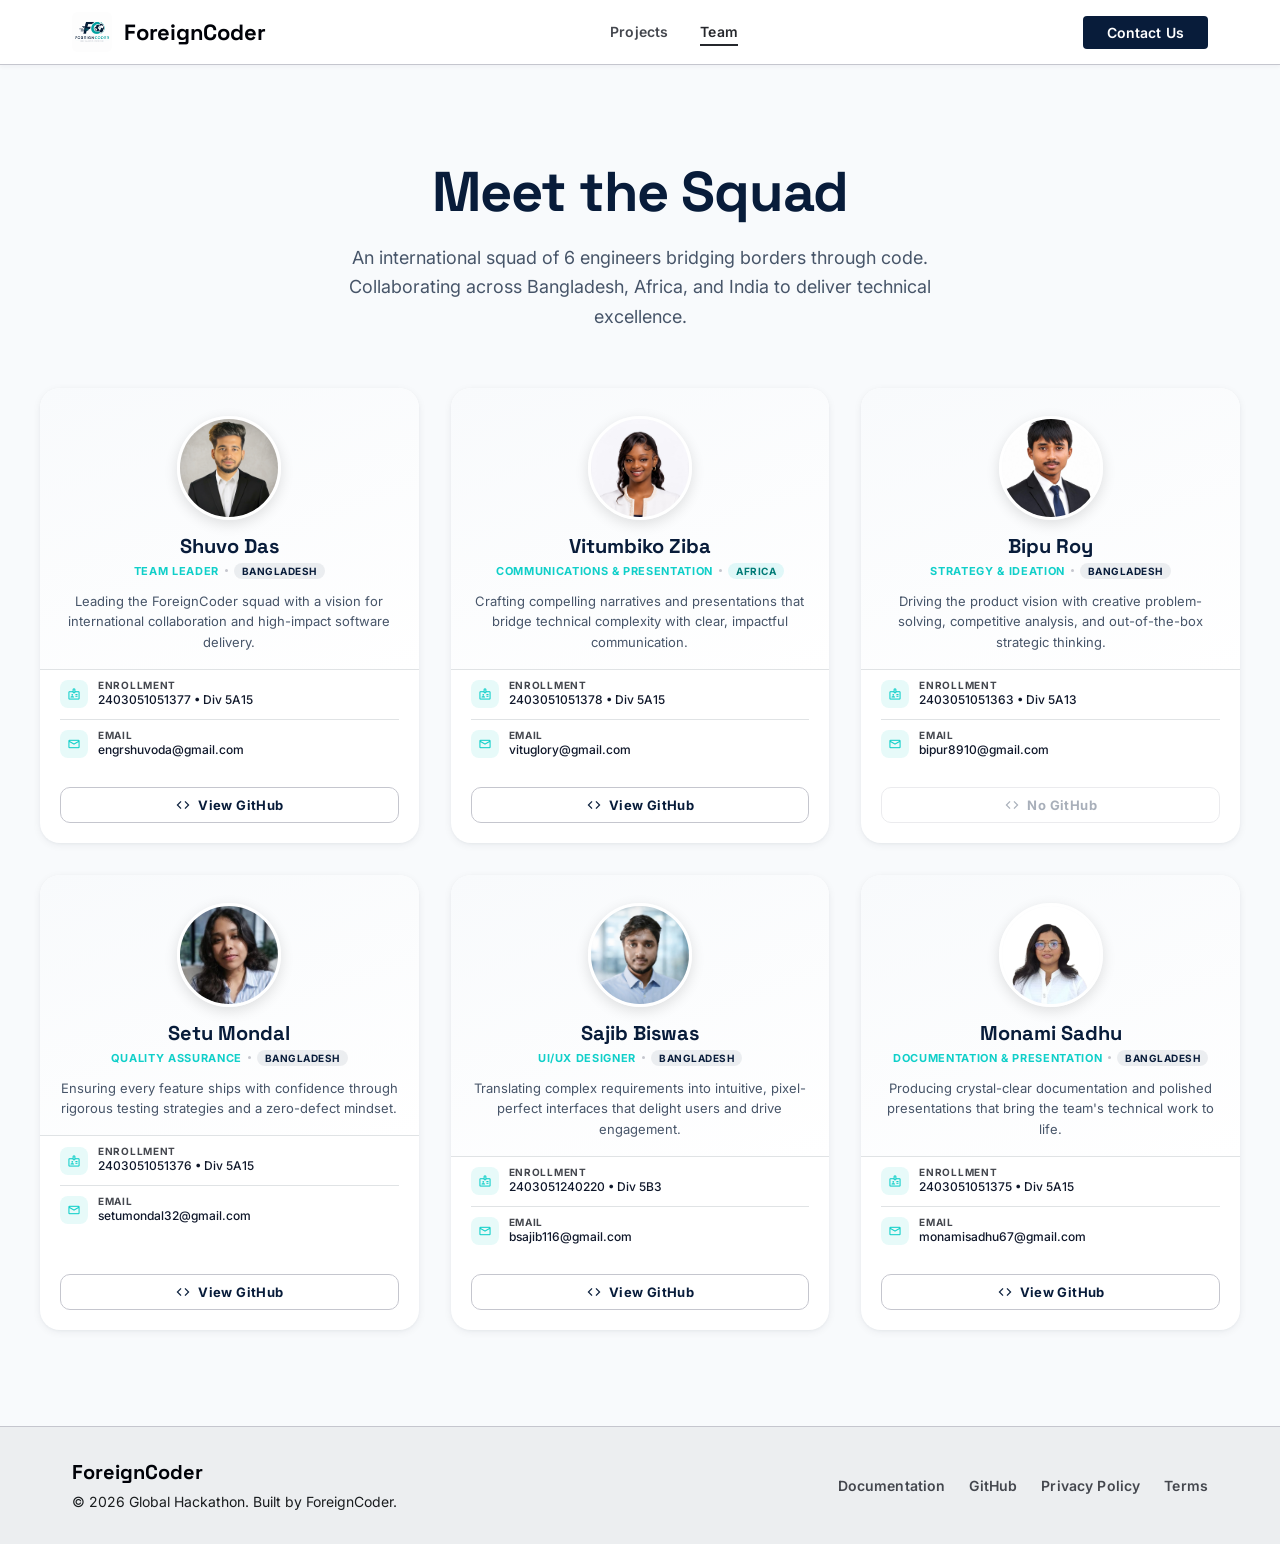
==== commit afaf04ad: "up" ====
--- a/index.html
+++ b/index.html
@@ -5,6 +5,9 @@
   <meta content="width=device-width, initial-scale=1.0" name="viewport"/>
   <title>ForeignCoder - Team</title>
   <meta name="description" content="An international squad of 6 engineers bridging borders through code. Collaborating across Bangladesh, Africa, and India to deliver technical excellence."/>
+
+  <!-- Favicon -->
+  <link rel="icon" type="image/png" href="./img/logo/foreigncoder-logo.png"/>
 
   <!-- Google Fonts -->
   <link rel="preconnect" href="https://fonts.googleapis.com"/>
@@ -575,7 +578,7 @@
       <div class="topbar__brand">
         <img
           class="topbar__logo-img"
-          src="https://lh3.googleusercontent.com/aida-public/[base64]"
+          src="./img/logo/foreigncoder-logo.png"
           alt="ForeignCoder Logo"
         />
         <span class="topbar__name">ForeignCoder</span>
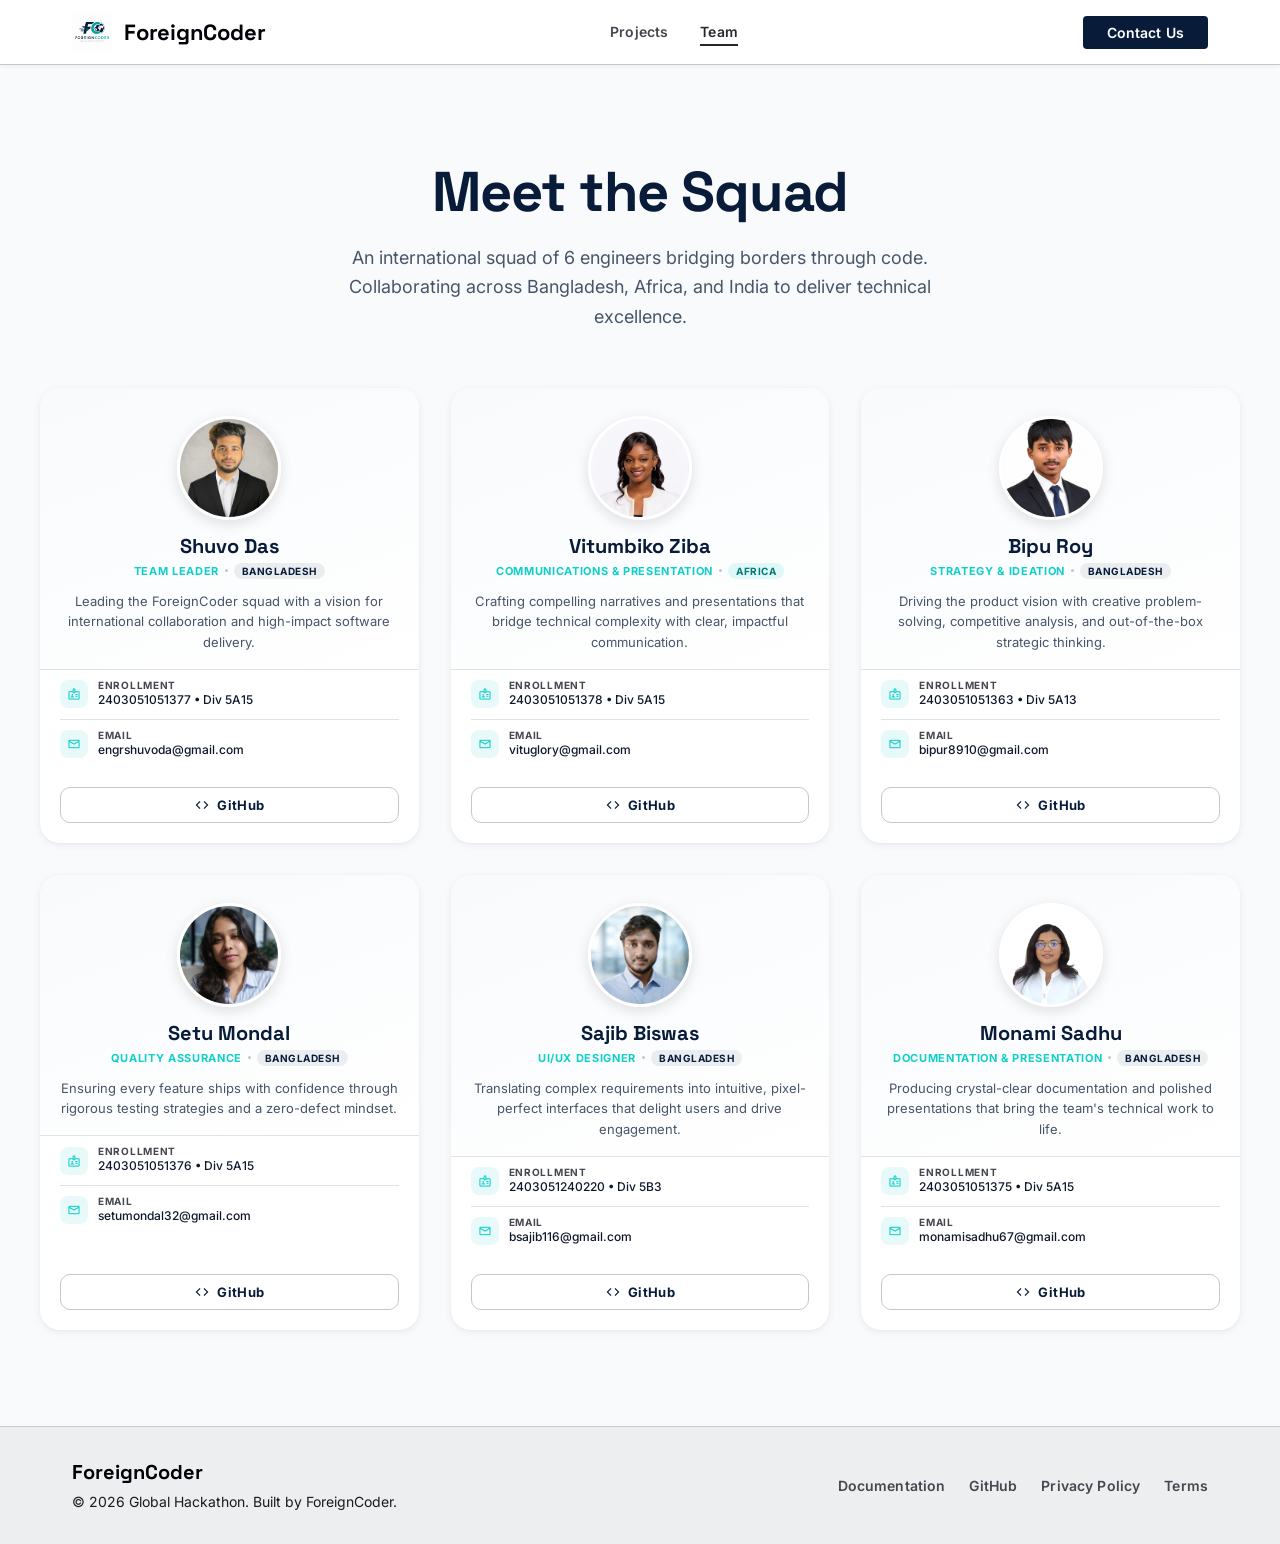
==== commit 04c4a79e: "Update index.html" ====
--- a/index.html
+++ b/index.html
@@ -665,7 +665,7 @@
             </div>
           </div>
           <a href="https://github.com/engrshuvodas" target="_blank" rel="noopener" class="team-card__github">
-            <span class="material-symbols-outlined">code</span> View GitHub
+            <span class="material-symbols-outlined">code</span> GitHub
           </a>
         </div>
 
@@ -700,7 +700,7 @@
             </div>
           </div>
           <a href="https://github.com/vituzi" target="_blank" rel="noopener" class="team-card__github">
-            <span class="material-symbols-outlined">code</span> View GitHub
+            <span class="material-symbols-outlined">code</span> GitHub
           </a>
         </div>
 
@@ -734,9 +734,9 @@
               </div>
             </div>
           </div>
-          <span class="team-card__github team-card__github--disabled">
-            <span class="material-symbols-outlined">code</span> No GitHub
-          </span>
+          <a href="https://github.com/BipuRoy" target="_blank" rel="noopener" class="team-card__github">
+            <span class="material-symbols-outlined">code</span> GitHub
+          </a>
         </div>
 
         <!-- 4. Setu Mondal — Quality Assurance Tester -->
@@ -770,7 +770,7 @@
             </div>
           </div>
           <a href="https://github.com/setucloud" target="_blank" rel="noopener" class="team-card__github">
-            <span class="material-symbols-outlined">code</span> View GitHub
+            <span class="material-symbols-outlined">code</span> GitHub
           </a>
         </div>
 
@@ -805,7 +805,7 @@
             </div>
           </div>
           <a href="https://github.com/mrsajib07" target="_blank" rel="noopener" class="team-card__github">
-            <span class="material-symbols-outlined">code</span> View GitHub
+            <span class="material-symbols-outlined">code</span> GitHub
           </a>
         </div>
 
@@ -840,7 +840,7 @@
             </div>
           </div>
           <a href="https://github.com/monami2005" target="_blank" rel="noopener" class="team-card__github">
-            <span class="material-symbols-outlined">code</span> View GitHub
+            <span class="material-symbols-outlined">code</span> GitHub
           </a>
         </div>
 
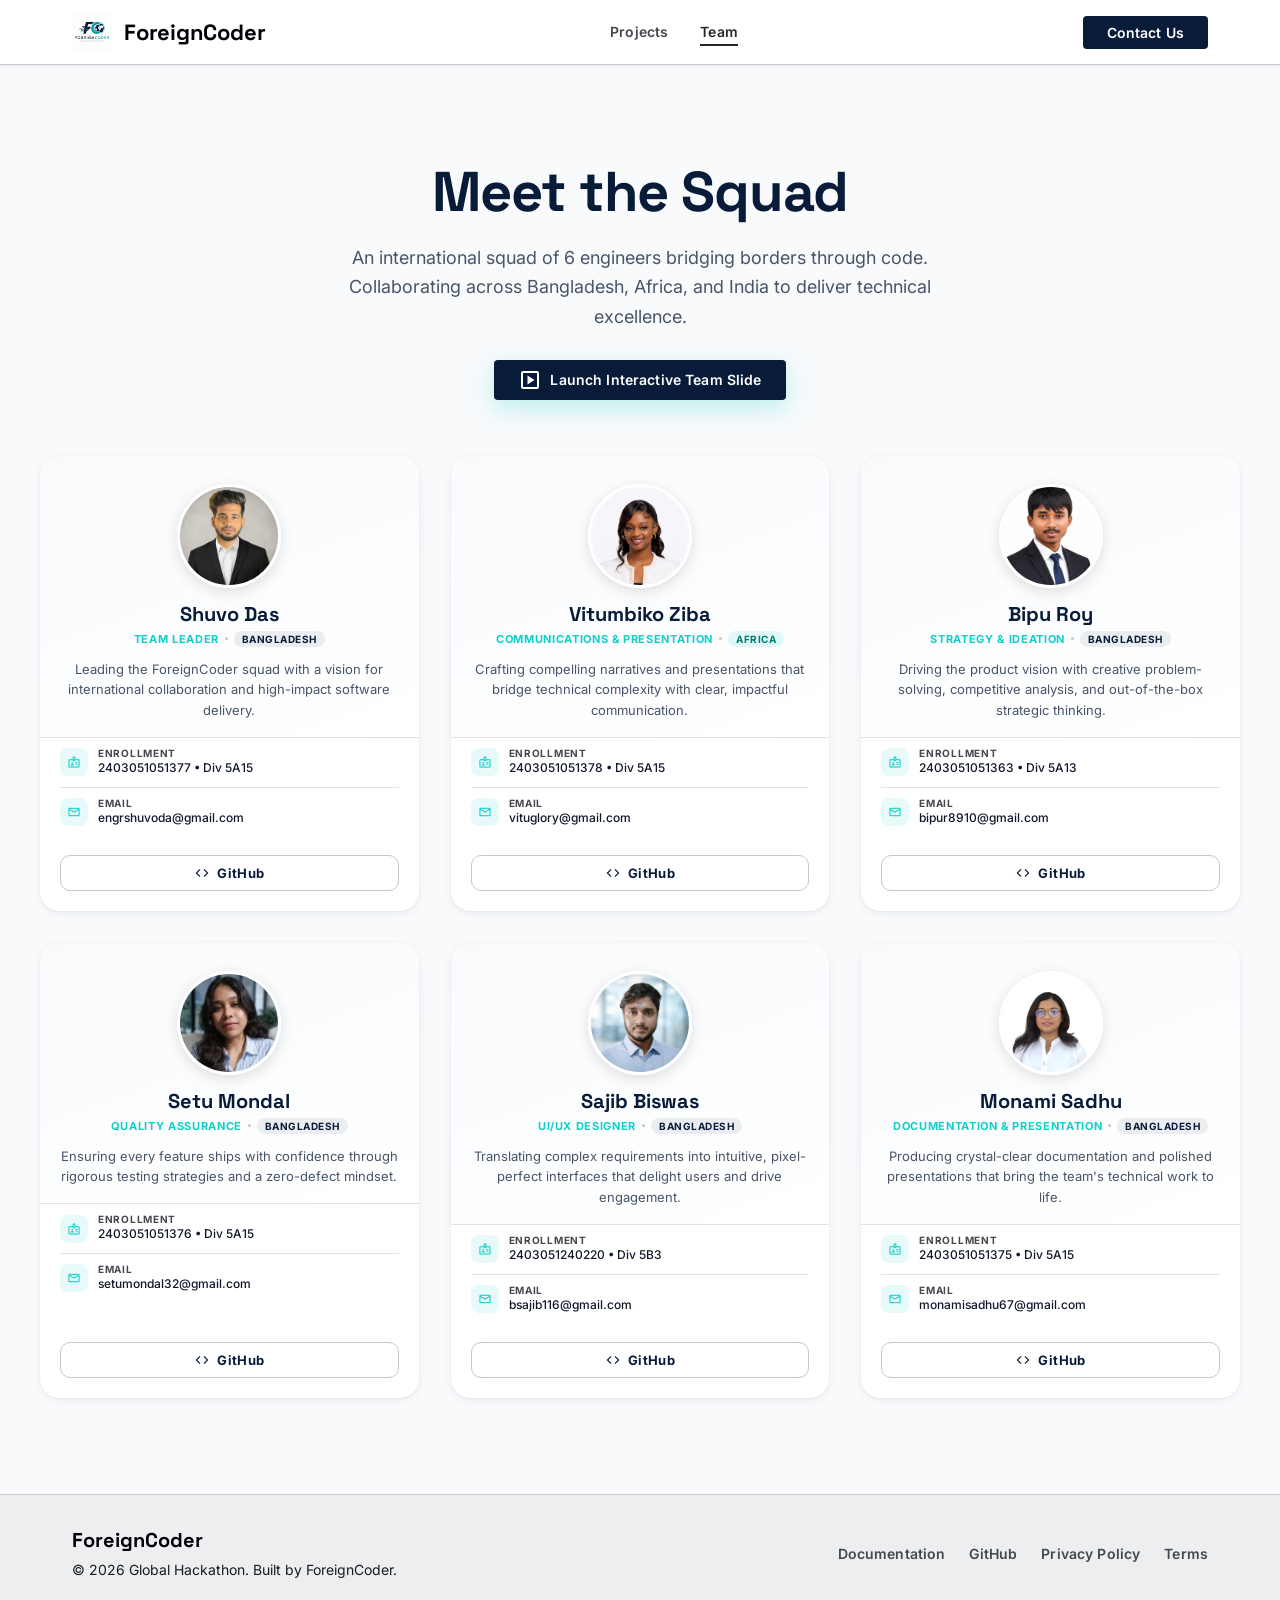
==== commit 96c234de: "up" ====
--- a/index.html
+++ b/index.html
@@ -628,6 +628,12 @@
       <p class="team-hero__subtitle reveal" style="transition-delay:0.1s">
         An international squad of 6 engineers bridging borders through code. Collaborating across Bangladesh, Africa, and India to deliver technical excellence.
       </p>
+      <div class="reveal" style="transition-delay:0.15s; margin-top: 28px;">
+        <a href="./animation teamview/index.html" class="btn-contact" style="display:inline-flex; align-items:center; gap:8px; text-decoration:none; box-shadow: 0 8px 24px rgba(16,207,201,0.25);">
+          <span class="material-symbols-outlined">slideshow</span>
+          Launch Interactive Team Slide
+        </a>
+      </div>
     </section>
 
     <!-- Team Grid -->
